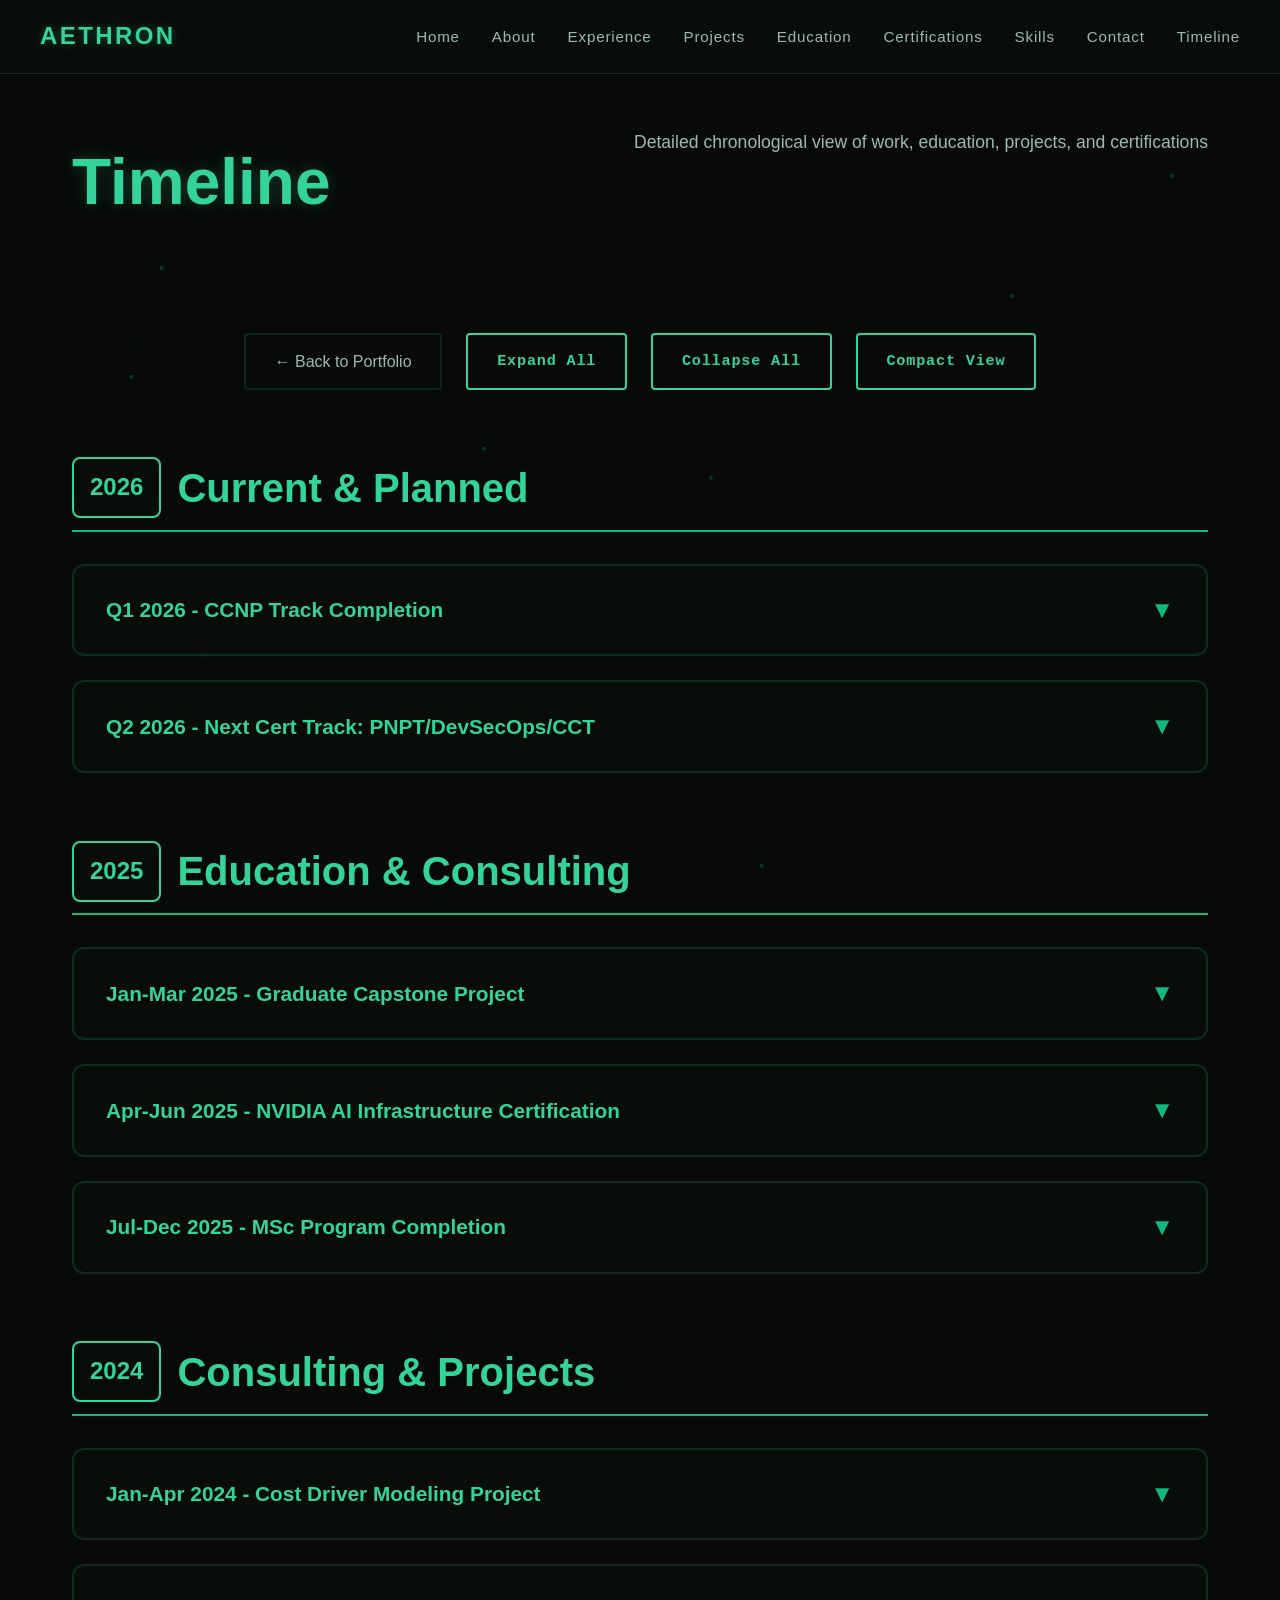
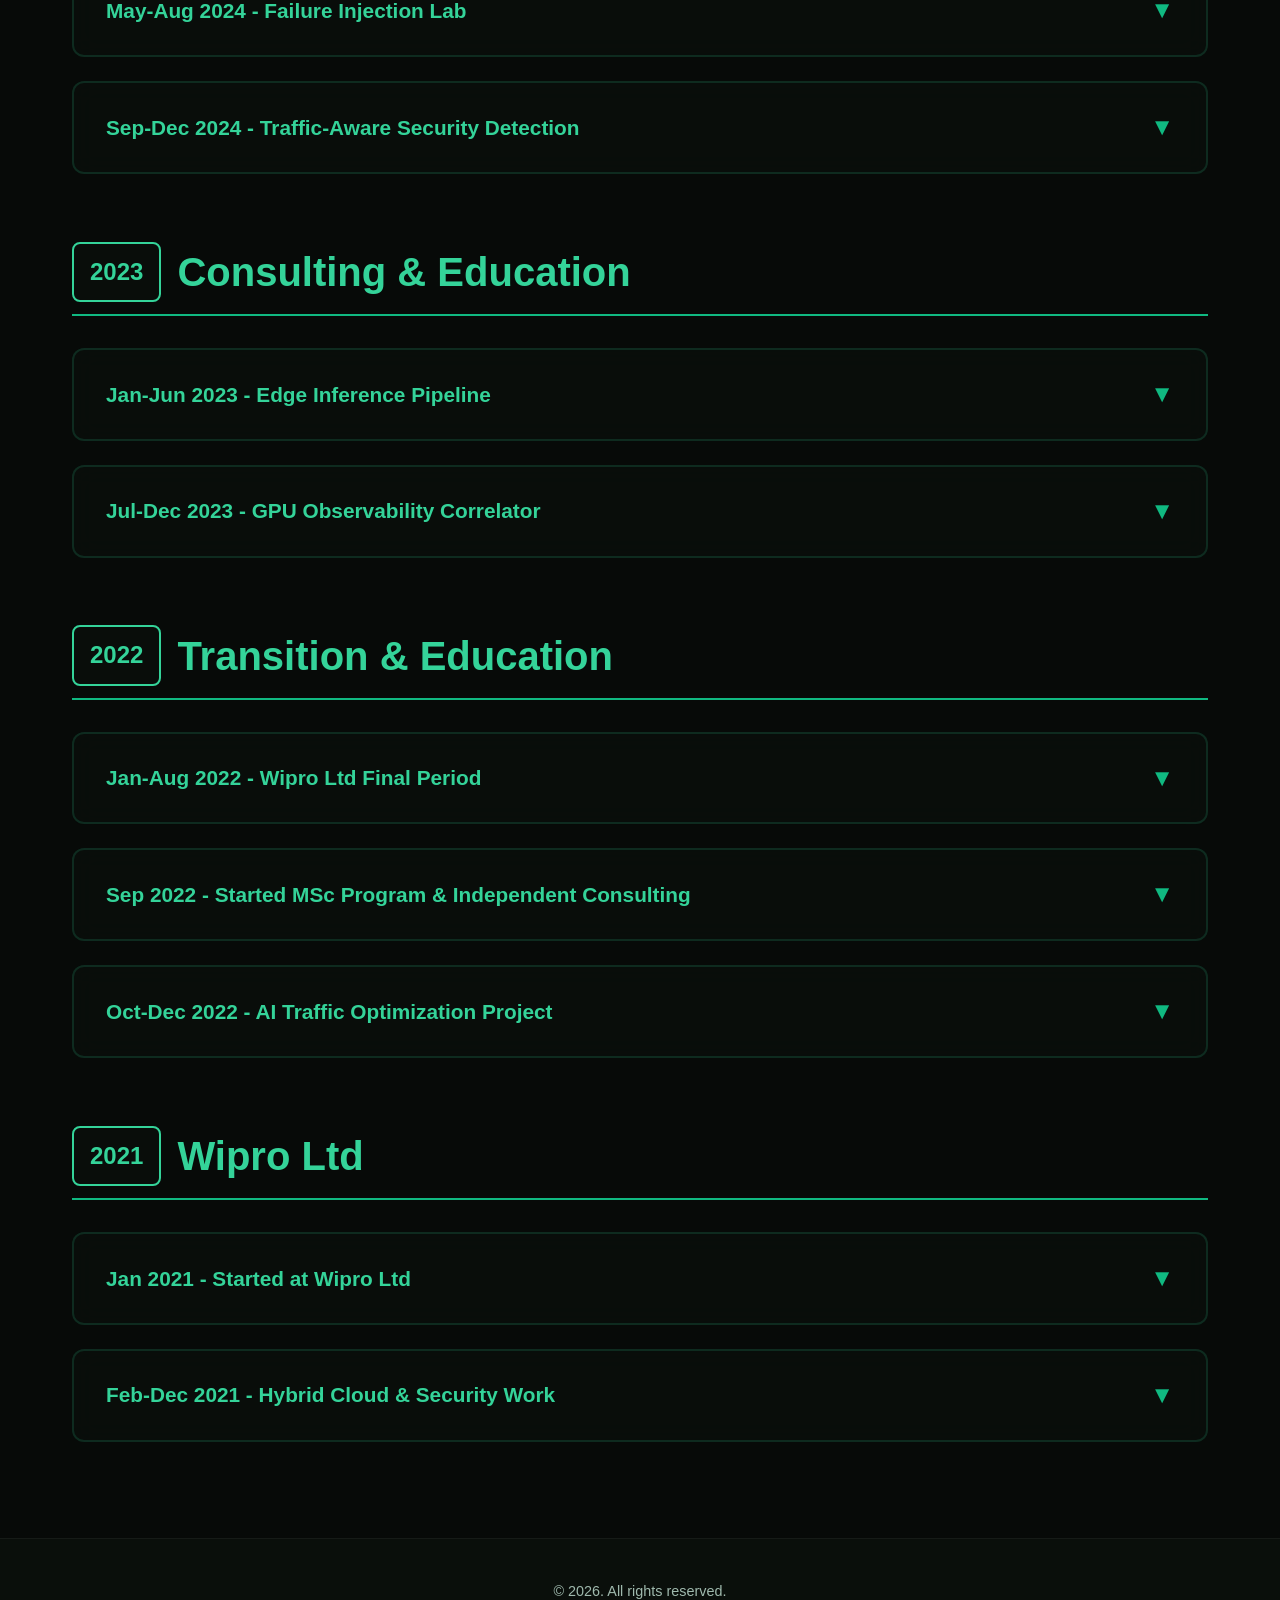
==== timeline.html @ 68140043 "Complete portfolio transformation with new color palette, site-wide canvas, timeline page Co-authore" ====
<!DOCTYPE html>
<html lang="en">
<head>
    <meta charset="UTF-8">
    <meta name="viewport" content="width=device-width, initial-scale=1.0">
    <meta name="description" content="Detailed timeline of professional experience, education, and certifications">
    <title>Timeline - AETHRON</title>
    <link rel="stylesheet" href="styles.css">
    <style>
        /* Timeline-specific styles */
        .timeline-page {
            min-height: 100vh;
            padding-top: 80px;
            position: relative;
            z-index: 1;
        }

        .timeline-header {
            text-align: center;
            padding: 3rem 2rem;
            max-width: 1200px;
            margin: 0 auto;
        }

        .timeline-header h1 {
            font-size: clamp(2.5rem, 6vw, 4rem);
            color: var(--accent-primary);
            margin-bottom: 1rem;
            text-shadow: 0 0 15px rgba(52, 211, 153, 0.25);
        }

        .timeline-header p {
            color: var(--text-secondary);
            font-size: 1.1rem;
        }

        .timeline-controls {
            display: flex;
            justify-content: center;
            gap: 1.5rem;
            margin: 2rem auto;
            flex-wrap: wrap;
            max-width: 1200px;
            padding: 0 2rem;
        }

        .control-button {
            padding: 0.8rem 1.8rem;
            background: transparent;
            color: var(--accent-primary);
            border: 2px solid var(--accent-primary);
            border-radius: 4px;
            font-size: 0.95rem;
            font-weight: 600;
            cursor: pointer;
            transition: var(--transition-smooth);
            font-family: 'Courier New', Courier, monospace;
            letter-spacing: 0.05rem;
        }

        .control-button:hover,
        .control-button.active {
            background: rgba(52, 211, 153, 0.1);
            border-color: var(--accent-highlight);
            color: var(--accent-highlight);
            box-shadow: 0 0 12px rgba(0, 255, 122, 0.3);
        }

        .back-link {
            display: inline-flex;
            align-items: center;
            gap: 0.5rem;
            padding: 0.8rem 1.8rem;
            color: var(--text-secondary);
            text-decoration: none;
            border: 2px solid var(--glass-border);
            border-radius: 4px;
            transition: var(--transition-smooth);
        }

        .back-link:hover {
            color: var(--accent-primary);
            border-color: var(--accent-primary);
        }

        .timeline-container {
            max-width: 1200px;
            margin: 0 auto;
            padding: 2rem;
        }

        .year-section {
            margin-bottom: 4rem;
        }

        .year-header {
            font-size: 2.5rem;
            color: var(--accent-primary);
            margin-bottom: 2rem;
            padding-bottom: 0.5rem;
            border-bottom: 2px solid var(--accent-secondary);
            display: flex;
            align-items: center;
            gap: 1rem;
        }

        .year-badge {
            display: inline-block;
            padding: 0.5rem 1rem;
            background: var(--glass-bg);
            border: 2px solid var(--accent-primary);
            border-radius: 8px;
            font-size: 1.5rem;
            font-weight: 700;
        }

        .month-item {
            background: var(--glass-bg);
            backdrop-filter: blur(12px);
            border: 2px solid var(--glass-border);
            border-radius: 12px;
            margin-bottom: 1.5rem;
            overflow: hidden;
            transition: var(--transition-smooth);
        }

        .month-item:hover {
            border-color: rgba(52, 211, 153, 0.3);
        }

        .month-header {
            padding: 1.5rem 2rem;
            cursor: pointer;
            display: flex;
            justify-content: space-between;
            align-items: center;
            user-select: none;
            transition: var(--transition-smooth);
        }

        .month-header:hover {
            background: rgba(52, 211, 153, 0.05);
        }

        .month-title {
            font-size: 1.3rem;
            color: var(--accent-primary);
            font-weight: 600;
        }

        .month-toggle {
            font-size: 1.5rem;
            color: var(--accent-secondary);
            transition: transform 0.3s ease;
        }

        .month-item.open .month-toggle {
            transform: rotate(180deg);
        }

        .month-content {
            max-height: 0;
            overflow: hidden;
            transition: max-height 0.4s ease;
        }

        .month-item.open .month-content {
            max-height: 2000px;
        }

        .month-details {
            padding: 0 2rem 2rem 2rem;
            color: var(--text-secondary);
        }

        .detail-section {
            margin-bottom: 1.5rem;
        }

        .detail-section h4 {
            color: var(--accent-secondary);
            font-size: 1.1rem;
            margin-bottom: 0.8rem;
        }

        .detail-section ul {
            list-style: none;
            padding: 0;
        }

        .detail-section li {
            padding-left: 1.5rem;
            position: relative;
            margin-bottom: 0.6rem;
            line-height: 1.6;
        }

        .detail-section li::before {
            content: '▸';
            position: absolute;
            left: 0;
            color: var(--accent-primary);
        }

        .detail-section.compact-hidden {
            display: none;
        }

        .evidence-links {
            display: flex;
            gap: 1rem;
            flex-wrap: wrap;
            margin-top: 0.8rem;
        }

        .evidence-link {
            display: inline-block;
            padding: 0.4rem 1rem;
            background: rgba(52, 211, 153, 0.1);
            color: var(--accent-primary);
            text-decoration: none;
            border: 1px solid var(--accent-primary);
            border-radius: 4px;
            font-size: 0.9rem;
            transition: var(--transition-smooth);
        }

        .evidence-link:hover {
            background: rgba(52, 211, 153, 0.2);
            color: var(--accent-highlight);
        }

        @media (max-width: 768px) {
            .year-header {
                font-size: 2rem;
                flex-direction: column;
                align-items: flex-start;
            }

            .year-badge {
                font-size: 1.2rem;
            }

            .month-header {
                padding: 1.2rem 1.5rem;
            }

            .month-title {
                font-size: 1.1rem;
            }

            .month-details {
                padding: 0 1.5rem 1.5rem 1.5rem;
            }
        }
    </style>
</head>
<body>
    <!-- Glass Navigation Bar -->
    <nav class="navbar">
        <div class="nav-content">
            <a href="index.html#hero" class="nav-logo">AETHRON</a>
            <ul class="nav-links">
                <li><a href="index.html#hero">Home</a></li>
                <li><a href="index.html#about">About</a></li>
                <li><a href="index.html#experience">Experience</a></li>
                <li><a href="index.html#projects">Projects</a></li>
                <li><a href="index.html#education">Education</a></li>
                <li><a href="index.html#certifications">Certifications</a></li>
                <li><a href="index.html#skills">Skills</a></li>
                <li><a href="index.html#contact">Contact</a></li>
                <li><a href="timeline.html" class="active">Timeline</a></li>
            </ul>
        </div>
    </nav>

    <div class="timeline-page">
        <div class="timeline-header">
            <h1>Timeline</h1>
            <p>Detailed chronological view of work, education, projects, and certifications</p>
        </div>

        <div class="timeline-controls">
            <a href="index.html" class="back-link">← Back to Portfolio</a>
            <button class="control-button" id="expand-all">Expand All</button>
            <button class="control-button" id="collapse-all">Collapse All</button>
            <button class="control-button" id="toggle-view">Compact View</button>
        </div>

        <div class="timeline-container" id="timeline">
            <!-- 2026 -->
            <div class="year-section">
                <h2 class="year-header"><span class="year-badge">2026</span> Current & Planned</h2>
                
                <div class="month-item">
                    <div class="month-header">
                        <span class="month-title">Q1 2026 - CCNP Track Completion</span>
                        <span class="month-toggle">▼</span>
                    </div>
                    <div class="month-content">
                        <div class="month-details">
                            <div class="detail-section">
                                <h4>Context</h4>
                                <p>Completing CCNP Enterprise and ENAUTO certifications with practical lab work</p>
                            </div>
                            <div class="detail-section">
                                <h4>Deliverables</h4>
                                <ul>
                                    <li>CCNP Enterprise certification</li>
                                    <li>CCNP ENAUTO (automation track)</li>
                                    <li>Lab environment documentation</li>
                                    <li>Proof-of-work write-up</li>
                                </ul>
                            </div>
                            <div class="detail-section">
                                <h4>Evidence</h4>
                                <div class="evidence-links">
                                    <a href="#" class="evidence-link">Lab Repository (Placeholder)</a>
                                    <a href="#" class="evidence-link">Write-up (Placeholder)</a>
                                </div>
                            </div>
                        </div>
                    </div>
                </div>

                <div class="month-item">
                    <div class="month-header">
                        <span class="month-title">Q2 2026 - Next Cert Track: PNPT/DevSecOps/CCT</span>
                        <span class="month-toggle">▼</span>
                    </div>
                    <div class="month-content">
                        <div class="month-details">
                            <div class="detail-section">
                                <h4>Context</h4>
                                <p>Expanding into security-focused certifications with hands-on penetration testing and DevSecOps practices</p>
                            </div>
                            <div class="detail-section">
                                <h4>Planned Work</h4>
                                <ul>
                                    <li>PNPT (Practical Network Penetration Tester) preparation</li>
                                    <li>DevSecOps fundamentals and tooling</li>
                                    <li>CCT (Certified CyberDefender Technician) track</li>
                                    <li>Build security-focused lab infrastructure</li>
                                </ul>
                            </div>
                        </div>
                    </div>
                </div>
            </div>

            <!-- 2025 -->
            <div class="year-section">
                <h2 class="year-header"><span class="year-badge">2025</span> Education & Consulting</h2>
                
                <div class="month-item">
                    <div class="month-header">
                        <span class="month-title">Jan-Mar 2025 - Graduate Capstone Project</span>
                        <span class="month-toggle">▼</span>
                    </div>
                    <div class="month-content">
                        <div class="month-details">
                            <div class="detail-section">
                                <h4>Context</h4>
                                <p>Completed Arcane Guard capstone project for MSc Electronic & Computer Technology (IoT)</p>
                            </div>
                            <div class="detail-section">
                                <h4>Deliverables</h4>
                                <ul>
                                    <li>ML/DL-based threat detection system for IoT networks</li>
                                    <li>Real-time processing pipeline (Kafka/Spark)</li>
                                    <li>94% accuracy on unseen attacks</li>
                                    <li>60% reduction in false positives vs rule-based systems</li>
                                    <li>Complete documentation and presentation</li>
                                </ul>
                            </div>
                            <div class="detail-section">
                                <h4>Evidence</h4>
                                <div class="evidence-links">
                                    <a href="https://github.com/rootuser39" class="evidence-link">GitHub Repository</a>
                                </div>
                            </div>
                        </div>
                    </div>
                </div>

                <div class="month-item">
                    <div class="month-header">
                        <span class="month-title">Apr-Jun 2025 - NVIDIA AI Infrastructure Certification</span>
                        <span class="month-toggle">▼</span>
                    </div>
                    <div class="month-content">
                        <div class="month-details">
                            <div class="detail-section">
                                <h4>Context</h4>
                                <p>Earned NVIDIA-Certified Professional: AI Infrastructure certification</p>
                            </div>
                            <div class="detail-section">
                                <h4>Focus Areas</h4>
                                <ul>
                                    <li>GPU cluster architecture and networking</li>
                                    <li>AI workload optimization</li>
                                    <li>Infrastructure design for AI/ML at scale</li>
                                    <li>Observability and troubleshooting</li>
                                </ul>
                            </div>
                        </div>
                    </div>
                </div>

                <div class="month-item">
                    <div class="month-header">
                        <span class="month-title">Jul-Dec 2025 - MSc Program Completion</span>
                        <span class="month-toggle">▼</span>
                    </div>
                    <div class="month-content">
                        <div class="month-details">
                            <div class="detail-section">
                                <h4>Context</h4>
                                <p>Completed MSc/Graduate Diploma in Electronic & Computer Technology (IoT) from Dublin</p>
                            </div>
                            <div class="detail-section">
                                <h4>Key Modules</h4>
                                <ul>
                                    <li>Advanced IoT architectures</li>
                                    <li>Machine learning for embedded systems</li>
                                    <li>Network security and cryptography</li>
                                    <li>Real-time data processing</li>
                                </ul>
                            </div>
                        </div>
                    </div>
                </div>
            </div>

            <!-- 2024 -->
            <div class="year-section">
                <h2 class="year-header"><span class="year-badge">2024</span> Consulting & Projects</h2>
                
                <div class="month-item">
                    <div class="month-header">
                        <span class="month-title">Jan-Apr 2024 - Cost Driver Modeling Project</span>
                        <span class="month-toggle">▼</span>
                    </div>
                    <div class="month-content">
                        <div class="month-details">
                            <div class="detail-section">
                                <h4>Context</h4>
                                <p>Client needed transparency into AI infrastructure cost drivers for data-driven optimization</p>
                            </div>
                            <div class="detail-section">
                                <h4>Deliverables</h4>
                                <ul>
                                    <li>Data aggregator pulling cloud billing APIs</li>
                                    <li>Cost tagging by workload (compute/network/storage)</li>
                                    <li>Interactive dashboard with trend analysis</li>
                                    <li>Optimization recommendations</li>
                                </ul>
                            </div>
                            <div class="detail-section">
                                <h4>Tech Stack</h4>
                                <p>Python, AWS Cost Explorer API, Plotly Dash, PostgreSQL</p>
                            </div>
                        </div>
                    </div>
                </div>

                <div class="month-item">
                    <div class="month-header">
                        <span class="month-title">May-Aug 2024 - Failure Injection Lab</span>
                        <span class="month-toggle">▼</span>
                    </div>
                    <div class="month-content">
                        <div class="month-details">
                            <div class="detail-section">
                                <h4>Context</h4>
                                <p>Production incidents were taking hours to diagnose; needed pre-prod chaos engineering</p>
                            </div>
                            <div class="detail-section">
                                <h4>Deliverables</h4>
                                <ul>
                                    <li>Fault injection framework (network, compute, storage)</li>
                                    <li>Automated test scenarios with result capture</li>
                                    <li>Found critical failure modes before production</li>
                                    <li>Documentation and runbooks</li>
                                </ul>
                            </div>
                            <div class="detail-section">
                                <h4>Tech Stack</h4>
                                <p>Python, Linux tc/iptables, stress-ng, Ansible</p>
                            </div>
                        </div>
                    </div>
                </div>

                <div class="month-item">
                    <div class="month-header">
                        <span class="month-title">Sep-Dec 2024 - Traffic-Aware Security Detection</span>
                        <span class="month-toggle">▼</span>
                    </div>
                    <div class="month-content">
                        <div class="month-details">
                            <div class="detail-section">
                                <h4>Context</h4>
                                <p>AI workloads generated unique traffic patterns causing false positives in traditional security tools</p>
                            </div>
                            <div class="detail-section">
                                <h4>Deliverables</h4>
                                <ul>
                                    <li>ML-based threat detection trained on AI workload traffic</li>
                                    <li>Pattern classifier distinguishing legitimate GPU communication from anomalies</li>
                                    <li>Reduced false positives while maintaining detection accuracy</li>
                                </ul>
                            </div>
                            <div class="detail-section">
                                <h4>Tech Stack</h4>
                                <p>Python, TensorFlow, Scikit-learn, Wireshark, Kafka</p>
                            </div>
                        </div>
                    </div>
                </div>
            </div>

            <!-- 2023 -->
            <div class="year-section">
                <h2 class="year-header"><span class="year-badge">2023</span> Consulting & Education</h2>
                
                <div class="month-item">
                    <div class="month-header">
                        <span class="month-title">Jan-Jun 2023 - Edge Inference Pipeline</span>
                        <span class="month-toggle">▼</span>
                    </div>
                    <div class="month-content">
                        <div class="month-details">
                            <div class="detail-section">
                                <h4>Context</h4>
                                <p>Edge devices running inference under unstable connectivity with undetected failures</p>
                            </div>
                            <div class="detail-section">
                                <h4>Deliverables</h4>
                                <ul>
                                    <li>Inference wrapper with request queue and exponential backoff</li>
                                    <li>Local caching for offline operation</li>
                                    <li>Health monitor tracking latency/error rate</li>
                                    <li>Automatic fallback to lighter models</li>
                                    <li>Graceful degradation instead of hard failures</li>
                                </ul>
                            </div>
                            <div class="detail-section">
                                <h4>Tech Stack</h4>
                                <p>Python, Redis, ONNX Runtime, FastAPI, Docker</p>
                            </div>
                        </div>
                    </div>
                </div>

                <div class="month-item">
                    <div class="month-header">
                        <span class="month-title">Jul-Dec 2023 - GPU Observability Correlator</span>
                        <span class="month-toggle">▼</span>
                    </div>
                    <div class="month-content">
                        <div class="month-details">
                            <div class="detail-section">
                                <h4>Context</h4>
                                <p>GPU throttling traced to network congestion, not hardware; no unified observability view</p>
                            </div>
                            <div class="detail-section">
                                <h4>Deliverables</h4>
                                <ul>
                                    <li>Metrics collector for GPU utilization (nvidia-smi)</li>
                                    <li>Network stats collection (tc, ethtool)</li>
                                    <li>Workload log aggregation</li>
                                    <li>Correlation engine detecting causal patterns</li>
                                    <li>Dashboards showing relationships across layers</li>
                                </ul>
                            </div>
                            <div class="detail-section">
                                <h4>Tech Stack</h4>
                                <p>Python, DCGM, Grafana, InfluxDB, Telegraf</p>
                            </div>
                        </div>
                    </div>
                </div>
            </div>

            <!-- 2022 -->
            <div class="year-section">
                <h2 class="year-header"><span class="year-badge">2022</span> Transition & Education</h2>
                
                <div class="month-item">
                    <div class="month-header">
                        <span class="month-title">Jan-Aug 2022 - Wipro Ltd Final Period</span>
                        <span class="month-toggle">▼</span>
                    </div>
                    <div class="month-content">
                        <div class="month-details">
                            <div class="detail-section">
                                <h4>Context</h4>
                                <p>Final months at Wipro focusing on automation and knowledge transfer</p>
                            </div>
                            <div class="detail-section">
                                <h4>Key Activities</h4>
                                <ul>
                                    <li>Automated configuration validation workflows</li>
                                    <li>Python/Terraform-based infrastructure automation</li>
                                    <li>Incident response and RCA documentation</li>
                                    <li>Knowledge transfer to team</li>
                                </ul>
                            </div>
                        </div>
                    </div>
                </div>

                <div class="month-item">
                    <div class="month-header">
                        <span class="month-title">Sep 2022 - Started MSc Program & Independent Consulting</span>
                        <span class="month-toggle">▼</span>
                    </div>
                    <div class="month-content">
                        <div class="month-details">
                            <div class="detail-section">
                                <h4>Context</h4>
                                <p>Began MSc in Electronic & Computer Technology (IoT) in Dublin while starting independent consulting work</p>
                            </div>
                            <div class="detail-section">
                                <h4>Focus Areas</h4>
                                <ul>
                                    <li>Enrolled in MSc IoT program</li>
                                    <li>Began NDA consulting engagements</li>
                                    <li>Focus on AI-ready networking and observability</li>
                                </ul>
                            </div>
                        </div>
                    </div>
                </div>

                <div class="month-item">
                    <div class="month-header">
                        <span class="month-title">Oct-Dec 2022 - AI Traffic Optimization Project</span>
                        <span class="month-toggle">▼</span>
                    </div>
                    <div class="month-content">
                        <div class="month-details">
                            <div class="detail-section">
                                <h4>Context</h4>
                                <p>First consulting project focused on AI training cluster network predictability</p>
                            </div>
                            <div class="detail-section">
                                <h4>Deliverables</h4>
                                <ul>
                                    <li>Traffic generator simulating GPU-to-GPU patterns</li>
                                    <li>Support for all-reduce, ring, and tree topologies</li>
                                    <li>Synthetic workload profiler for switch stress testing</li>
                                    <li>Pre-deployment bottleneck identification</li>
                                </ul>
                            </div>
                            <div class="detail-section">
                                <h4>Tech Stack</h4>
                                <p>Python, Scapy, Pandas, Linux tc/netem, Prometheus</p>
                            </div>
                        </div>
                    </div>
                </div>
            </div>

            <!-- 2021 -->
            <div class="year-section">
                <h2 class="year-header"><span class="year-badge">2021</span> Wipro Ltd</h2>
                
                <div class="month-item">
                    <div class="month-header">
                        <span class="month-title">Jan 2021 - Started at Wipro Ltd</span>
                        <span class="month-toggle">▼</span>
                    </div>
                    <div class="month-content">
                        <div class="month-details">
                            <div class="detail-section">
                                <h4>Context</h4>
                                <p>Joined Wipro Ltd as Security Network Engineer</p>
                            </div>
                            <div class="detail-section">
                                <h4>Initial Responsibilities</h4>
                                <ul>
                                    <li>Enterprise L2/L3 network operations (BGP, OSPF)</li>
                                    <li>SD-WAN and VPN management</li>
                                    <li>Onboarding and training on client infrastructure</li>
                                </ul>
                            </div>
                        </div>
                    </div>
                </div>

                <div class="month-item">
                    <div class="month-header">
                        <span class="month-title">Feb-Dec 2021 - Hybrid Cloud & Security Work</span>
                        <span class="month-toggle">▼</span>
                    </div>
                    <div class="month-content">
                        <div class="month-details">
                            <div class="detail-section">
                                <h4>Context</h4>
                                <p>Expanded role into hybrid cloud networking and security operations</p>
                            </div>
                            <div class="detail-section">
                                <h4>Key Activities</h4>
                                <ul>
                                    <li>AWS VPC and hybrid connectivity support</li>
                                    <li>IPSec tunnel configuration and troubleshooting</li>
                                    <li>Firewall policy enforcement and review</li>
                                    <li>On-call escalation and incident response</li>
                                    <li>RCA documentation and permanent fixes</li>
                                    <li>Change management under strict compliance</li>
                                </ul>
                            </div>
                        </div>
                    </div>
                </div>
            </div>
        </div>
    </div>

    <!-- Canvas for site-wide background -->
    <canvas id="particle-canvas"></canvas>

    <!-- Footer -->
    <footer>
        <p>&copy; 2026. All rights reserved.</p>
    </footer>

    <!-- JavaScript -->
    <script src="script.js"></script>
    <script>
        // Timeline-specific JavaScript
        const timeline = document.getElementById('timeline');
        const expandAllBtn = document.getElementById('expand-all');
        const collapseAllBtn = document.getElementById('collapse-all');
        const toggleViewBtn = document.getElementById('toggle-view');
        let isCompactView = false;

        // Toggle individual month items
        const monthHeaders = document.querySelectorAll('.month-header');
        monthHeaders.forEach(header => {
            header.addEventListener('click', () => {
                const monthItem = header.parentElement;
                monthItem.classList.toggle('open');
            });
        });

        // Expand all sections
        expandAllBtn.addEventListener('click', () => {
            const allItems = document.querySelectorAll('.month-item');
            allItems.forEach(item => item.classList.add('open'));
        });

        // Collapse all sections
        collapseAllBtn.addEventListener('click', () => {
            const allItems = document.querySelectorAll('.month-item');
            allItems.forEach(item => item.classList.remove('open'));
        });

        // Toggle compact/detailed view
        toggleViewBtn.addEventListener('click', () => {
            isCompactView = !isCompactView;
            const detailSections = document.querySelectorAll('.detail-section:not(:first-child)');
            
            if (isCompactView) {
                detailSections.forEach(section => section.classList.add('compact-hidden'));
                toggleViewBtn.textContent = 'Detailed View';
                toggleViewBtn.classList.add('active');
            } else {
                detailSections.forEach(section => section.classList.remove('compact-hidden'));
                toggleViewBtn.textContent = 'Compact View';
                toggleViewBtn.classList.remove('active');
            }
        });

        // Make timeline sections visible immediately (they're on a separate page)
        document.querySelectorAll('.year-section').forEach(section => {
            section.style.opacity = '1';
            section.style.transform = 'translateY(0)';
        });
    </script>
</body>
</html>
---- styles.css ----
/* ============================================
   AETHRON - Premium Stealth Sci-Fi Portfolio
   Toned-down green/black, elegant, high performance
   ============================================ */

/* === CSS VARIABLES === */
:root {
  /* Colors - Toned Down Green/Black "Stealth Sci-Fi" Palette */
  --bg-primary: #070A08;
  --bg-secondary: #0a0f0b;
  --text-primary: #E6FFF3;
  --text-secondary: #9FB9AD;
  --accent-primary: #34D399;
  --accent-secondary: #10B981;
  --accent-highlight: #00FF7A;
  --accent-dark: #064E3B;
  
  /* Glassmorphism */
  --glass-bg: rgba(12, 18, 14, 0.55);
  --glass-border: rgba(52, 211, 153, 0.15);
  
  /* Spacing */
  --section-padding: 6rem;
  --container-max-width: 1200px;
  
  /* Transitions */
  --transition-smooth: all 0.3s cubic-bezier(0.4, 0, 0.2, 1);
}

/* === GLOBAL RESET === */
* {
  margin: 0;
  padding: 0;
  box-sizing: border-box;
}

/* === BODY & BASE STYLES === */
body {
  /* Modern system font stack - clean and professional */
  font-family: -apple-system, BlinkMacSystemFont, 'Segoe UI', 'Roboto', 'Oxygen',
    'Ubuntu', 'Cantarell', 'Fira Sans', 'Droid Sans', 'Helvetica Neue', sans-serif;
  background-color: var(--bg-primary);
  color: var(--text-primary);
  line-height: 1.7;
  scroll-behavior: smooth;
  overflow-x: hidden;
  position: relative;
}

/* === SITE-WIDE CANVAS BACKGROUND === */
#particle-canvas {
  position: fixed;
  top: 0;
  left: 0;
  width: 100%;
  height: 100%;
  z-index: 0;
  pointer-events: none;
}

/* === GLASS NAVBAR === */
.navbar {
  position: fixed;
  top: 0;
  left: 0;
  right: 0;
  z-index: 1000;
  background: var(--glass-bg);
  backdrop-filter: blur(12px);
  -webkit-backdrop-filter: blur(12px);
  border-bottom: 1px solid var(--glass-border);
  padding: 1rem 2rem;
  transition: var(--transition-smooth);
}

/* Diagonal grid on navbar */
.navbar::before {
  content: '';
  position: absolute;
  top: 0;
  left: 0;
  right: 0;
  bottom: 0;
  background-image: 
    repeating-linear-gradient(
      45deg,
      transparent,
      transparent 40px,
      rgba(52, 211, 153, 0.015) 40px,
      rgba(52, 211, 153, 0.015) 41px
    ),
    repeating-linear-gradient(
      -45deg,
      transparent,
      transparent 40px,
      rgba(52, 211, 153, 0.015) 40px,
      rgba(52, 211, 153, 0.015) 41px
    );
  pointer-events: none;
  z-index: -1;
}

.navbar.scrolled {
  background: rgba(12, 18, 14, 0.75);
  box-shadow: 0 4px 20px rgba(52, 211, 153, 0.08);
}

.nav-content {
  max-width: var(--container-max-width);
  margin: 0 auto;
  display: flex;
  justify-content: space-between;
  align-items: center;
}

.nav-logo {
  font-size: 1.5rem;
  font-weight: 700;
  color: var(--accent-primary);
  text-decoration: none;
  letter-spacing: 0.15rem;
  text-shadow: 0 0 8px rgba(52, 211, 153, 0.3);
}

.nav-links {
  display: flex;
  gap: 2rem;
  list-style: none;
}

.nav-links a {
  color: var(--text-secondary);
  text-decoration: none;
  font-size: 0.95rem;
  font-weight: 500;
  letter-spacing: 0.05rem;
  transition: var(--transition-smooth);
  position: relative;
  padding: 0.5rem 0;
}

.nav-links a::after {
  content: '';
  position: absolute;
  bottom: 0;
  left: 0;
  width: 0;
  height: 2px;
  background: linear-gradient(90deg, var(--accent-primary), var(--accent-secondary));
  transition: width 0.3s ease;
}

.nav-links a:hover,
.nav-links a.active {
  color: var(--accent-highlight);
}

.nav-links a:hover::after,
.nav-links a.active::after {
  width: 100%;
}

/* === HERO SECTION === */
.hero {
  position: relative;
  min-height: 100vh;
  display: flex;
  align-items: center;
  justify-content: center;
  text-align: center;
  overflow: hidden;
  padding-top: 60px; /* Account for fixed navbar */
  z-index: 1;
}

/* Canvas for particle field - moved to body level */

/* Animated gradient background */
.hero::before {
  content: '';
  position: absolute;
  top: 0;
  left: 0;
  right: 0;
  bottom: 0;
  background: linear-gradient(
    135deg,
    #070A08 0%,
    #0a1510 25%,
    #0d1812 50%,
    #081009 75%,
    #070A08 100%
  );
  background-size: 400% 400%;
  animation: gradientShift 20s ease infinite;
  z-index: 0;
}

/* Subtle vignette overlay */
.hero::after {
  content: '';
  position: absolute;
  top: 0;
  left: 0;
  right: 0;
  bottom: 0;
  background: radial-gradient(
    ellipse at center,
    transparent 0%,
    rgba(0, 0, 0, 0.4) 100%
  );
  z-index: 1;
}

/* Grid overlay */
.grid-overlay {
  position: absolute;
  top: 0;
  left: 0;
  right: 0;
  bottom: 0;
  background-image: 
    linear-gradient(rgba(52, 211, 153, 0.025) 1px, transparent 1px),
    linear-gradient(90deg, rgba(52, 211, 153, 0.025) 1px, transparent 1px);
  background-size: 50px 50px;
  z-index: 2;
}

/* Diagonal grid overlay on hero */
.grid-overlay::before {
  content: '';
  position: absolute;
  top: 0;
  left: 0;
  right: 0;
  bottom: 0;
  background-image: 
    repeating-linear-gradient(
      45deg,
      transparent,
      transparent 60px,
      rgba(52, 211, 153, 0.02) 60px,
      rgba(52, 211, 153, 0.02) 61px
    ),
    repeating-linear-gradient(
      -45deg,
      transparent,
      transparent 60px,
      rgba(52, 211, 153, 0.02) 60px,
      rgba(52, 211, 153, 0.02) 61px
    );
  z-index: 1;
}

/* Scanline overlay effect */
.grid-overlay::after {
  content: '';
  position: absolute;
  top: 0;
  left: 0;
  right: 0;
  bottom: 0;
  background: repeating-linear-gradient(
    0deg,
    rgba(52, 211, 153, 0.015),
    rgba(52, 211, 153, 0.015) 1px,
    transparent 1px,
    transparent 3px
  );
  animation: scanline 8s linear infinite;
  z-index: 3;
  pointer-events: none;
}

.hero-content {
  position: relative;
  z-index: 10;
  padding: 2rem;
}

/* Noise texture overlay */
.hero-content::before {
  content: '';
  position: absolute;
  top: -100vh;
  left: 0;
  right: 0;
  bottom: -100vh;
  background-image: url("data:image/svg+xml,%3Csvg viewBox='0 0 400 400' xmlns='http://www.w3.org/2000/svg'%3E%3Cfilter id='noise'%3E%3CfeTurbulence type='fractalNoise' baseFrequency='0.9' numOctaves='4' stitchTiles='stitch'/%3E%3C/filter%3E%3Crect width='100%25' height='100%25' filter='url(%23noise)' opacity='0.03'/%3E%3C/svg%3E");
  opacity: 0.3;
  z-index: -1;
  pointer-events: none;
  animation: noiseFlicker 0.3s infinite;
}

.hero-label {
  font-size: 0.85rem;
  color: var(--accent-secondary);
  letter-spacing: 0.3rem;
  text-transform: uppercase;
  margin-bottom: 0.5rem;
  font-weight: 600;
  opacity: 0.9;
}

.hero h1 {
  font-size: clamp(2.5rem, 6vw, 4rem);
  font-weight: 700;
  color: var(--text-primary);
  margin-bottom: 0.5rem;
  letter-spacing: 0.1rem;
  text-shadow: 
    0 0 15px rgba(52, 211, 153, 0.25),
    0 0 30px rgba(52, 211, 153, 0.15);
  animation: fadeInUp 1s ease-out;
}

.hero-title {
  font-size: clamp(1.3rem, 3.5vw, 2rem);
  color: var(--accent-primary);
  font-weight: 600;
  letter-spacing: 0.08rem;
  margin-bottom: 0.5rem;
  text-shadow: 0 0 10px rgba(52, 211, 153, 0.2);
  animation: fadeInUp 1s ease-out 0.1s backwards;
}

.hero .tagline {
  font-size: clamp(1rem, 2.5vw, 1.2rem);
  color: var(--text-secondary);
  font-weight: 300;
  letter-spacing: 0.05rem;
  animation: fadeInUp 1s ease-out 0.2s backwards;
}

/* === SECTIONS === */
section {
  max-width: var(--container-max-width);
  margin: 0 auto;
  padding: var(--section-padding) 2rem;
  opacity: 0;
  transform: translateY(30px);
  transition: opacity 0.8s ease, transform 0.8s ease;
  position: relative;
  z-index: 1;
  scroll-margin-top: 80px;
}

section.visible {
  opacity: 1;
  transform: translateY(0);
}

section h2 {
  font-size: clamp(2rem, 5vw, 2.8rem);
  font-weight: 700;
  color: var(--accent-primary);
  margin-bottom: 3rem;
  position: relative;
  padding-bottom: 1rem;
}

section h2::after {
  content: '';
  position: absolute;
  bottom: 0;
  left: 0;
  width: 80px;
  height: 3px;
  background: linear-gradient(90deg, var(--accent-primary), var(--accent-secondary));
  border-radius: 2px;
}

/* === ABOUT SECTION === */
.about-content {
  font-size: 1.15rem;
  color: var(--text-secondary);
  line-height: 1.9;
  max-width: 800px;
}

/* === HERO CTAs === */
.hero-cta {
  display: flex;
  gap: 1.5rem;
  justify-content: center;
  flex-wrap: wrap;
  margin-top: 2.5rem;
  animation: fadeInUp 1s ease-out 0.4s backwards;
}

.cta-button {
  display: inline-flex;
  align-items: center;
  padding: 1rem 2.5rem;
  text-decoration: none;
  border-radius: 2px;
  font-size: 1.05rem;
  font-weight: 600;
  font-family: 'Courier New', Courier, 'Lucida Console', Monaco, monospace;
  letter-spacing: 0.1rem;
  text-transform: uppercase;
  transition: var(--transition-smooth);
  position: relative;
  overflow: hidden;
}

.cta-primary {
  background: var(--accent-primary);
  color: var(--bg-primary);
  border: 2px solid var(--accent-primary);
  box-shadow: 
    0 0 8px rgba(52, 211, 153, 0.25),
    inset 0 0 6px rgba(52, 211, 153, 0.15);
}

.cta-primary:hover {
  background: var(--accent-secondary);
  border-color: var(--accent-secondary);
  box-shadow: 
    0 0 12px rgba(52, 211, 153, 0.35),
    0 0 24px rgba(52, 211, 153, 0.2),
    inset 0 0 10px rgba(52, 211, 153, 0.2);
  transform: translateY(-2px);
}

.cta-secondary {
  background: transparent;
  color: var(--accent-primary);
  border: 2px solid var(--accent-primary);
  box-shadow: 
    0 0 6px rgba(52, 211, 153, 0.15),
    inset 0 0 6px rgba(52, 211, 153, 0.05);
}

.cta-secondary:hover {
  background: rgba(52, 211, 153, 0.05);
  border-color: var(--accent-highlight);
  color: var(--accent-highlight);
  box-shadow: 
    0 0 10px rgba(0, 255, 122, 0.3),
    0 0 20px rgba(0, 255, 122, 0.15),
    inset 0 0 10px rgba(52, 211, 153, 0.1);
  transform: translateY(-2px);
}

/* === TIMELINE / EXPERIENCE SECTION === */
.timeline {
  position: relative;
  max-width: 900px;
  margin: 2rem 0;
}

.timeline::before {
  content: '';
  position: absolute;
  left: 20px;
  top: 0;
  bottom: 0;
  width: 2px;
  background: linear-gradient(
    to bottom,
    var(--accent-primary),
    var(--accent-secondary),
    var(--accent-dark)
  );
}

.timeline-item {
  position: relative;
  padding-left: 60px;
  margin-bottom: 3rem;
}

.timeline-marker {
  position: absolute;
  left: 11px;
  top: 0;
  width: 20px;
  height: 20px;
  border-radius: 50%;
  background: var(--accent-primary);
  border: 3px solid var(--bg-primary);
  box-shadow: 0 0 10px rgba(52, 211, 153, 0.4);
  z-index: 1;
}

.timeline-content {
  background: var(--glass-bg);
  backdrop-filter: blur(12px);
  border: 2px solid var(--glass-border);
  border-radius: 12px;
  padding: 2rem;
  transition: var(--transition-smooth);
}

.timeline-content:hover {
  border-color: rgba(52, 211, 153, 0.25);
  box-shadow: 0 8px 24px rgba(52, 211, 153, 0.1);
  transform: translateY(-4px);
}

.timeline-header {
  display: flex;
  justify-content: space-between;
  align-items: flex-start;
  margin-bottom: 1rem;
  flex-wrap: wrap;
  gap: 1rem;
}

.timeline-header h3 {
  color: var(--accent-primary);
  font-size: 1.4rem;
  font-weight: 600;
  margin: 0;
}

.timeline-period {
  color: var(--text-secondary);
  font-size: 0.95rem;
  font-weight: 500;
  letter-spacing: 0.05rem;
  white-space: nowrap;
}

.timeline-description {
  color: var(--text-secondary);
  line-height: 1.7;
  margin-bottom: 1rem;
  font-size: 1.05rem;
}

.timeline-bullets {
  list-style: none;
  margin: 0;
  padding: 0;
}

.timeline-bullets li {
  color: var(--text-secondary);
  line-height: 1.7;
  margin-bottom: 0.6rem;
  padding-left: 1.5rem;
  position: relative;
  font-size: 1rem;
}

.timeline-bullets li::before {
  content: '▸';
  position: absolute;
  left: 0;
  color: var(--accent-primary);
  font-weight: bold;
}

/* === PROJECTS SECTION === */
.projects-grid {
  display: grid;
  grid-template-columns: repeat(auto-fit, minmax(320px, 1fr));
  gap: 2rem;
  margin-top: 2rem;
}

.project-card {
  /* Enhanced Glassmorphism effect */
  background: var(--glass-bg);
  backdrop-filter: blur(12px) saturate(150%);
  -webkit-backdrop-filter: blur(12px) saturate(150%);
  border: 2px solid var(--glass-border);
  border-radius: 16px;
  padding: 2.5rem;
  position: relative;
  transition: var(--transition-smooth);
  overflow: hidden;
  box-shadow: 
    0 8px 24px rgba(0, 0, 0, 0.3),
    inset 0 1px 0 rgba(52, 211, 153, 0.08);
}

/* Green edge glow on hover */
.project-card::before {
  content: '';
  position: absolute;
  top: -2px;
  left: -2px;
  right: -2px;
  bottom: -2px;
  background: linear-gradient(
    135deg,
    var(--accent-primary),
    var(--accent-secondary),
    var(--accent-dark)
  );
  border-radius: 16px;
  opacity: 0;
  z-index: -1;
  transition: opacity 0.4s ease;
  filter: blur(6px);
}

/* Animated shimmer effect */
.project-card::after {
  content: '';
  position: absolute;
  top: -50%;
  left: -50%;
  width: 200%;
  height: 200%;
  background: linear-gradient(
    115deg,
    transparent 40%,
    rgba(52, 211, 153, 0.08) 50%,
    transparent 60%
  );
  transform: translateX(-100%) translateY(-100%) rotate(45deg);
  transition: transform 0.8s ease;
  pointer-events: none;
}

.project-card:hover {
  transform: translateY(-8px);
  border-color: rgba(52, 211, 153, 0.3);
  box-shadow: 
    0 16px 32px rgba(52, 211, 153, 0.12),
    0 8px 16px rgba(0, 0, 0, 0.3),
    0 0 40px rgba(52, 211, 153, 0.1);
}

.project-card:hover::before {
  opacity: 0.6;
}

.project-card:hover::after {
  transform: translateX(100%) translateY(100%) rotate(45deg);
}

.project-card h3 {
  color: var(--accent-primary);
  font-size: 1.6rem;
  font-weight: 600;
  margin-bottom: 1rem;
  letter-spacing: 0.05rem;
}

.project-card p {
  color: var(--text-secondary);
  line-height: 1.7;
  font-size: 1.05rem;
}

.project-meta {
  margin-bottom: 1rem;
}

.project-problem {
  display: block;
  color: var(--text-secondary);
  line-height: 1.7;
  margin-bottom: 0.8rem;
  font-size: 1rem;
}

.project-solution,
.project-outcome,
.project-tech {
  display: block;
  margin-bottom: 0.8rem;
  line-height: 1.7;
  font-size: 1rem;
}

.project-link {
  display: inline-block;
  margin-top: 1rem;
  color: var(--accent-primary);
  text-decoration: none;
  font-weight: 600;
  font-size: 0.95rem;
  letter-spacing: 0.05rem;
  transition: var(--transition-smooth);
}

.project-link:hover {
  color: var(--accent-highlight);
  text-shadow: 0 0 6px rgba(0, 255, 122, 0.3);
}

/* === CONTACT SECTION === */
.contact-links {
  display: flex;
  gap: 2rem;
  justify-content: center;
  flex-wrap: wrap;
  margin-top: 2rem;
}

.contact-link {
  display: inline-flex;
  align-items: center;
  padding: 1rem 2.5rem;
  background: transparent;
  color: var(--accent-primary);
  text-decoration: none;
  border: 2px solid var(--accent-primary);
  border-radius: 2px;
  font-size: 1.05rem;
  font-weight: 600;
  font-family: 'Courier New', Courier, 'Lucida Console', Monaco, monospace;
  letter-spacing: 0.1rem;
  text-transform: uppercase;
  transition: var(--transition-smooth);
  position: relative;
  overflow: hidden;
  box-shadow: 
    0 0 6px rgba(52, 211, 153, 0.15),
    inset 0 0 6px rgba(52, 211, 153, 0.05);
}

.contact-link::before {
  content: '';
  position: absolute;
  top: 0;
  left: 0;
  width: 0;
  height: 100%;
  background: rgba(52, 211, 153, 0.1);
  transition: width 0.3s ease;
  z-index: -1;
}

.contact-link:hover {
  background: rgba(52, 211, 153, 0.05);
  border-color: var(--accent-highlight);
  color: var(--accent-highlight);
  box-shadow: 
    0 0 12px rgba(0, 255, 122, 0.3),
    0 0 24px rgba(0, 255, 122, 0.15),
    inset 0 0 10px rgba(52, 211, 153, 0.1);
  transform: translateY(-2px);
}

.contact-link:hover::before {
  width: 100%;
}

.contact-link:active {
  transform: translateY(0);
  box-shadow: 
    0 0 8px rgba(52, 211, 153, 0.25),
    inset 0 0 8px rgba(52, 211, 153, 0.15);
}

/* === EDUCATION SECTION === */
.education-grid {
  display: flex;
  flex-direction: column;
  gap: 2.5rem;
  max-width: 900px;
}

.education-item {
  background: var(--glass-bg);
  backdrop-filter: blur(12px);
  border: 2px solid var(--glass-border);
  border-radius: 12px;
  padding: 2rem;
  transition: var(--transition-smooth);
}

.education-item:hover {
  border-color: rgba(52, 211, 153, 0.25);
  box-shadow: 0 8px 24px rgba(52, 211, 153, 0.1);
  transform: translateY(-4px);
}

.education-item h3 {
  color: var(--accent-primary);
  font-size: 1.4rem;
  font-weight: 600;
  margin-bottom: 0.5rem;
}

.education-period {
  display: block;
  color: var(--text-secondary);
  font-size: 0.95rem;
  font-weight: 500;
  margin-bottom: 1rem;
  letter-spacing: 0.05rem;
}

.education-capstone {
  color: var(--accent-secondary);
  font-size: 1.1rem;
  font-weight: 600;
  margin-bottom: 0.8rem;
}

.education-description {
  color: var(--text-secondary);
  line-height: 1.7;
  font-size: 1rem;
}

.education-bullets {
  list-style: none;
  margin: 0;
  padding: 0;
}

.education-bullets li {
  color: var(--text-secondary);
  line-height: 1.7;
  margin-bottom: 0.5rem;
  padding-left: 1.5rem;
  position: relative;
  font-size: 1rem;
}

.education-bullets li::before {
  content: '▸';
  position: absolute;
  left: 0;
  color: var(--accent-primary);
  font-weight: bold;
}

/* === CERTIFICATIONS SECTION === */
.cert-list {
  display: flex;
  flex-direction: column;
  gap: 1.5rem;
  max-width: 700px;
}

.cert-item {
  display: flex;
  align-items: flex-start;
  gap: 1.5rem;
  background: var(--glass-bg);
  backdrop-filter: blur(12px);
  border: 2px solid var(--glass-border);
  border-radius: 12px;
  padding: 1.5rem;
  transition: var(--transition-smooth);
}

.cert-item:hover {
  border-color: rgba(52, 211, 153, 0.25);
  box-shadow: 0 8px 24px rgba(52, 211, 153, 0.1);
  transform: translateY(-2px);
}

.cert-item.cert-next {
  border-color: rgba(52, 211, 153, 0.12);
  opacity: 0.9;
}

.cert-badge {
  font-size: 2rem;
  line-height: 1;
}

.cert-details h3 {
  color: var(--accent-primary);
  font-size: 1.2rem;
  font-weight: 600;
  margin-bottom: 0.5rem;
}

.cert-details p {
  color: var(--text-secondary);
  line-height: 1.6;
  font-size: 0.95rem;
}

.cert-philosophy {
  margin-top: 2rem;
  color: var(--text-secondary);
  font-size: 1rem;
  font-style: italic;
  padding: 1.5rem;
  background: var(--glass-bg);
  border-left: 3px solid var(--accent-primary);
  border-radius: 4px;
  max-width: 700px;
}

/* === SKILLS SECTION === */
.skills-grid {
  display: grid;
  grid-template-columns: repeat(auto-fit, minmax(250px, 1fr));
  gap: 2rem;
  margin-top: 2rem;
}

.skill-category {
  background: var(--glass-bg);
  backdrop-filter: blur(12px);
  border: 2px solid var(--glass-border);
  border-radius: 12px;
  padding: 2rem;
  transition: var(--transition-smooth);
}

.skill-category:hover {
  border-color: rgba(52, 211, 153, 0.25);
  box-shadow: 0 8px 24px rgba(52, 211, 153, 0.1);
  transform: translateY(-4px);
}

.skill-category h3 {
  color: var(--accent-primary);
  font-size: 1.3rem;
  font-weight: 600;
  margin-bottom: 1.2rem;
}

.skill-category ul {
  list-style: none;
  margin: 0;
  padding: 0;
}

.skill-category li {
  color: var(--text-secondary);
  line-height: 1.8;
  margin-bottom: 0.5rem;
  padding-left: 1.5rem;
  position: relative;
  font-size: 1rem;
}

.skill-category li::before {
  content: '▸';
  position: absolute;
  left: 0;
  color: var(--accent-primary);
  font-weight: bold;
}

/* === FOOTER === */
footer {
  background-color: var(--bg-secondary);
  text-align: center;
  padding: 2.5rem 2rem;
  color: var(--text-secondary);
  border-top: 1px solid rgba(255, 255, 255, 0.05);
  font-size: 0.9rem;
  position: relative;
  z-index: 1;
}

/* === ANIMATIONS === */
@keyframes gradientShift {
  0%, 100% {
    background-position: 0% 50%;
  }
  50% {
    background-position: 100% 50%;
  }
}

@keyframes fadeInUp {
  from {
    opacity: 0;
    transform: translateY(30px);
  }
  to {
    opacity: 1;
    transform: translateY(0);
  }
}

@keyframes scanline {
  0% {
    transform: translateY(-100%);
  }
  100% {
    transform: translateY(100%);
  }
}

@keyframes noiseFlicker {
  0%, 100% {
    opacity: 0.4;
  }
  50% {
    opacity: 0.5;
  }
}

/* === RESPONSIVE DESIGN === */
@media (max-width: 768px) {
  :root {
    --section-padding: 4rem;
  }

  .navbar {
    padding: 0.8rem 1rem;
  }

  .nav-links {
    gap: 1.2rem;
  }

  .nav-links a {
    font-size: 0.85rem;
  }

  .hero h1 {
    letter-spacing: 0.15rem;
  }

  .hero-cta {
    flex-direction: column;
    align-items: center;
    gap: 1rem;
  }

  .cta-button {
    width: 100%;
    max-width: 280px;
    justify-content: center;
  }

  .timeline::before {
    left: 10px;
  }

  .timeline-item {
    padding-left: 50px;
  }

  .timeline-marker {
    left: 6px;
    width: 16px;
    height: 16px;
  }

  .timeline-header {
    flex-direction: column;
    align-items: flex-start;
  }

  .projects-grid {
    grid-template-columns: 1fr;
    gap: 1.5rem;
  }

  .skills-grid {
    grid-template-columns: 1fr;
  }

  .contact-links {
    flex-direction: column;
    align-items: center;
  }

  section {
    padding: var(--section-padding) 1.5rem;
  }
}

/* === PREFERS REDUCED MOTION === */
@media (prefers-reduced-motion: reduce) {
  *,
  *::before,
  *::after {
    animation-duration: 0.01ms !important;
    animation-iteration-count: 1 !important;
    transition-duration: 0.01ms !important;
  }

  .hero::before {
    animation: none;
  }
  
  /* Disable scanline animation */
  .grid-overlay::after {
    animation: none !important;
  }
  
  /* Disable noise flicker */
  .hero-content::before {
    animation: none !important;
  }
  
  /* Disable shimmer effect */
  .project-card::after {
    display: none !important;
  }

  body {
    scroll-behavior: auto;
  }
}
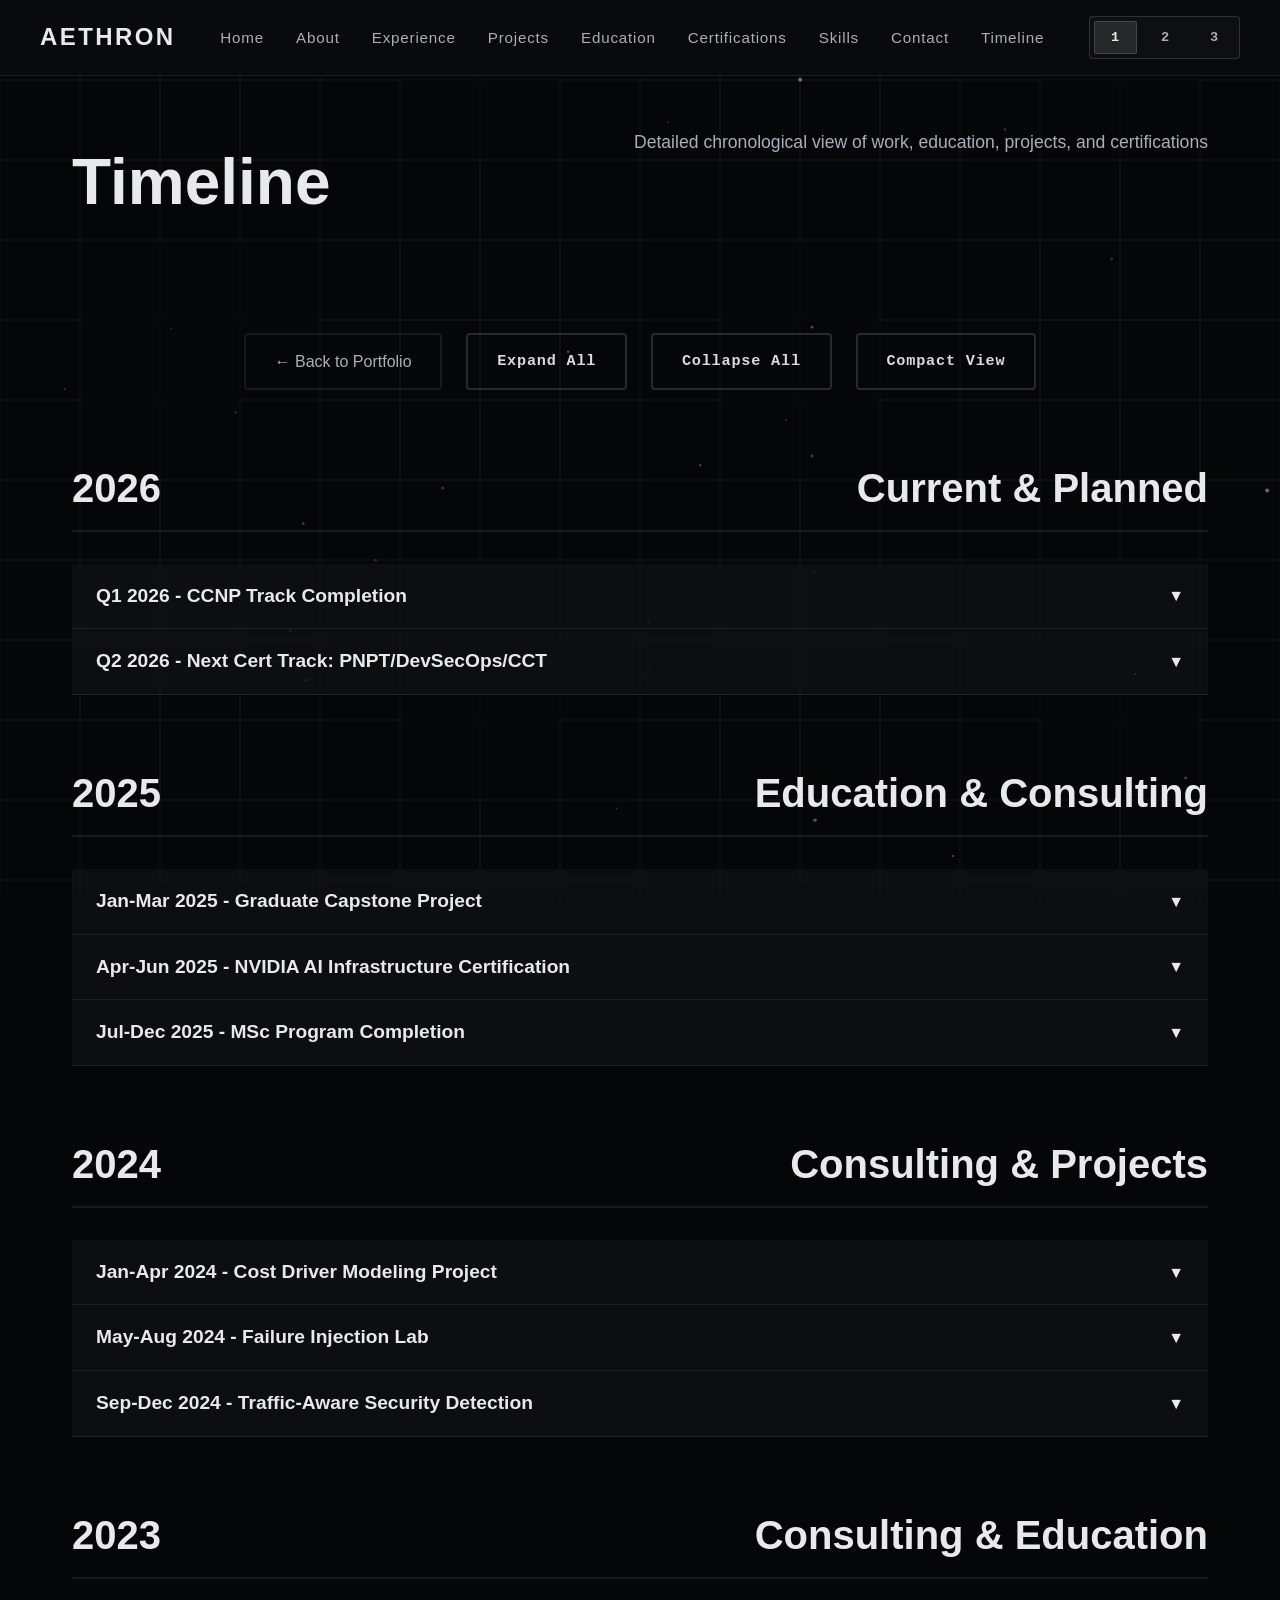
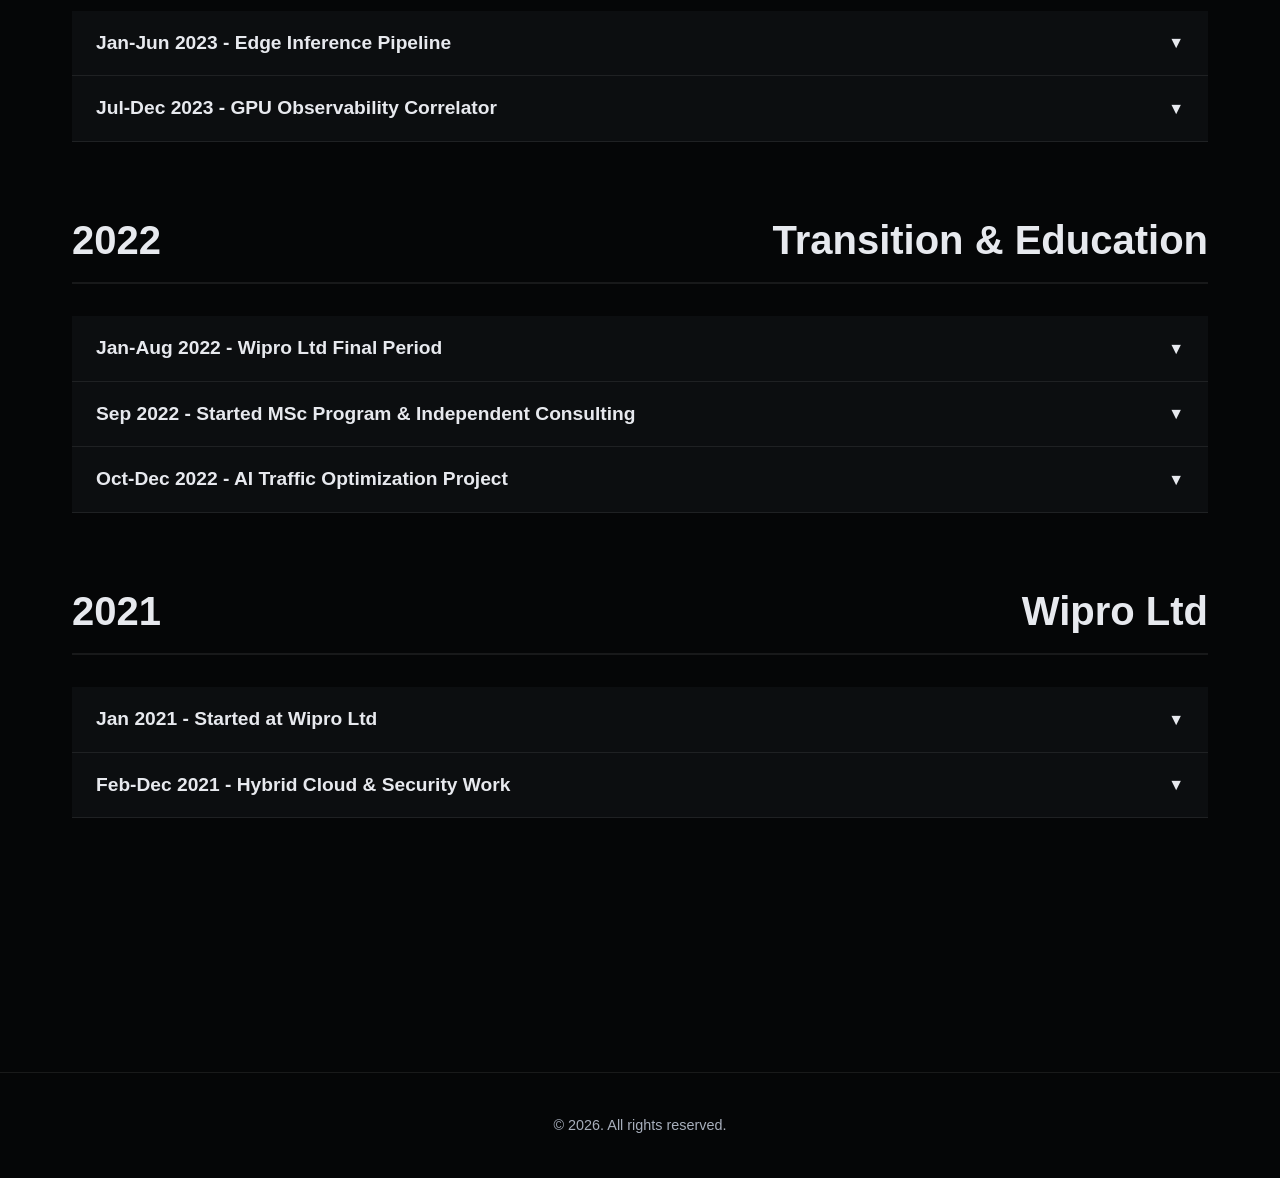
==== commit b8c6f0c4: "Complete Emperor Conquest Console theme overhaul - styles, script, and HTML updates Co-authored-by: " ====
--- a/timeline.html
+++ b/timeline.html
@@ -6,271 +6,30 @@
     <meta name="description" content="Detailed timeline of professional experience, education, and certifications">
     <title>Timeline - AETHRON</title>
     <link rel="stylesheet" href="styles.css">
-    <style>
-        /* Timeline-specific styles */
-        .timeline-page {
-            min-height: 100vh;
-            padding-top: 80px;
-            position: relative;
-            z-index: 1;
-        }
-
-        .timeline-header {
-            text-align: center;
-            padding: 3rem 2rem;
-            max-width: 1200px;
-            margin: 0 auto;
-        }
-
-        .timeline-header h1 {
-            font-size: clamp(2.5rem, 6vw, 4rem);
-            color: var(--accent-primary);
-            margin-bottom: 1rem;
-            text-shadow: 0 0 15px rgba(52, 211, 153, 0.25);
-        }
-
-        .timeline-header p {
-            color: var(--text-secondary);
-            font-size: 1.1rem;
-        }
-
-        .timeline-controls {
-            display: flex;
-            justify-content: center;
-            gap: 1.5rem;
-            margin: 2rem auto;
-            flex-wrap: wrap;
-            max-width: 1200px;
-            padding: 0 2rem;
-        }
-
-        .control-button {
-            padding: 0.8rem 1.8rem;
-            background: transparent;
-            color: var(--accent-primary);
-            border: 2px solid var(--accent-primary);
-            border-radius: 4px;
-            font-size: 0.95rem;
-            font-weight: 600;
-            cursor: pointer;
-            transition: var(--transition-smooth);
-            font-family: 'Courier New', Courier, monospace;
-            letter-spacing: 0.05rem;
-        }
-
-        .control-button:hover,
-        .control-button.active {
-            background: rgba(52, 211, 153, 0.1);
-            border-color: var(--accent-highlight);
-            color: var(--accent-highlight);
-            box-shadow: 0 0 12px rgba(0, 255, 122, 0.3);
-        }
-
-        .back-link {
-            display: inline-flex;
-            align-items: center;
-            gap: 0.5rem;
-            padding: 0.8rem 1.8rem;
-            color: var(--text-secondary);
-            text-decoration: none;
-            border: 2px solid var(--glass-border);
-            border-radius: 4px;
-            transition: var(--transition-smooth);
-        }
-
-        .back-link:hover {
-            color: var(--accent-primary);
-            border-color: var(--accent-primary);
-        }
-
-        .timeline-container {
-            max-width: 1200px;
-            margin: 0 auto;
-            padding: 2rem;
-        }
-
-        .year-section {
-            margin-bottom: 4rem;
-        }
-
-        .year-header {
-            font-size: 2.5rem;
-            color: var(--accent-primary);
-            margin-bottom: 2rem;
-            padding-bottom: 0.5rem;
-            border-bottom: 2px solid var(--accent-secondary);
-            display: flex;
-            align-items: center;
-            gap: 1rem;
-        }
-
-        .year-badge {
-            display: inline-block;
-            padding: 0.5rem 1rem;
-            background: var(--glass-bg);
-            border: 2px solid var(--accent-primary);
-            border-radius: 8px;
-            font-size: 1.5rem;
-            font-weight: 700;
-        }
-
-        .month-item {
-            background: var(--glass-bg);
-            backdrop-filter: blur(12px);
-            border: 2px solid var(--glass-border);
-            border-radius: 12px;
-            margin-bottom: 1.5rem;
-            overflow: hidden;
-            transition: var(--transition-smooth);
-        }
-
-        .month-item:hover {
-            border-color: rgba(52, 211, 153, 0.3);
-        }
-
-        .month-header {
-            padding: 1.5rem 2rem;
-            cursor: pointer;
-            display: flex;
-            justify-content: space-between;
-            align-items: center;
-            user-select: none;
-            transition: var(--transition-smooth);
-        }
-
-        .month-header:hover {
-            background: rgba(52, 211, 153, 0.05);
-        }
-
-        .month-title {
-            font-size: 1.3rem;
-            color: var(--accent-primary);
-            font-weight: 600;
-        }
-
-        .month-toggle {
-            font-size: 1.5rem;
-            color: var(--accent-secondary);
-            transition: transform 0.3s ease;
-        }
-
-        .month-item.open .month-toggle {
-            transform: rotate(180deg);
-        }
-
-        .month-content {
-            max-height: 0;
-            overflow: hidden;
-            transition: max-height 0.4s ease;
-        }
-
-        .month-item.open .month-content {
-            max-height: 2000px;
-        }
-
-        .month-details {
-            padding: 0 2rem 2rem 2rem;
-            color: var(--text-secondary);
-        }
-
-        .detail-section {
-            margin-bottom: 1.5rem;
-        }
-
-        .detail-section h4 {
-            color: var(--accent-secondary);
-            font-size: 1.1rem;
-            margin-bottom: 0.8rem;
-        }
-
-        .detail-section ul {
-            list-style: none;
-            padding: 0;
-        }
-
-        .detail-section li {
-            padding-left: 1.5rem;
-            position: relative;
-            margin-bottom: 0.6rem;
-            line-height: 1.6;
-        }
-
-        .detail-section li::before {
-            content: '▸';
-            position: absolute;
-            left: 0;
-            color: var(--accent-primary);
-        }
-
-        .detail-section.compact-hidden {
-            display: none;
-        }
-
-        .evidence-links {
-            display: flex;
-            gap: 1rem;
-            flex-wrap: wrap;
-            margin-top: 0.8rem;
-        }
-
-        .evidence-link {
-            display: inline-block;
-            padding: 0.4rem 1rem;
-            background: rgba(52, 211, 153, 0.1);
-            color: var(--accent-primary);
-            text-decoration: none;
-            border: 1px solid var(--accent-primary);
-            border-radius: 4px;
-            font-size: 0.9rem;
-            transition: var(--transition-smooth);
-        }
-
-        .evidence-link:hover {
-            background: rgba(52, 211, 153, 0.2);
-            color: var(--accent-highlight);
-        }
-
-        @media (max-width: 768px) {
-            .year-header {
-                font-size: 2rem;
-                flex-direction: column;
-                align-items: flex-start;
-            }
-
-            .year-badge {
-                font-size: 1.2rem;
-            }
-
-            .month-header {
-                padding: 1.2rem 1.5rem;
-            }
-
-            .month-title {
-                font-size: 1.1rem;
-            }
-
-            .month-details {
-                padding: 0 1.5rem 1.5rem 1.5rem;
-            }
-        }
-    </style>
 </head>
 <body>
-    <!-- Glass Navigation Bar -->
+    <!-- Glass Navigation Bar with Mode Toggle -->
     <nav class="navbar">
         <div class="nav-content">
             <a href="index.html#hero" class="nav-logo">AETHRON</a>
-            <ul class="nav-links">
-                <li><a href="index.html#hero">Home</a></li>
-                <li><a href="index.html#about">About</a></li>
-                <li><a href="index.html#experience">Experience</a></li>
-                <li><a href="index.html#projects">Projects</a></li>
-                <li><a href="index.html#education">Education</a></li>
-                <li><a href="index.html#certifications">Certifications</a></li>
-                <li><a href="index.html#skills">Skills</a></li>
-                <li><a href="index.html#contact">Contact</a></li>
-                <li><a href="timeline.html" class="active">Timeline</a></li>
-            </ul>
+            <div class="nav-center">
+                <ul class="nav-links">
+                    <li><a href="index.html#hero">Home</a></li>
+                    <li><a href="index.html#about">About</a></li>
+                    <li><a href="index.html#experience">Experience</a></li>
+                    <li><a href="index.html#projects">Projects</a></li>
+                    <li><a href="index.html#education">Education</a></li>
+                    <li><a href="index.html#certifications">Certifications</a></li>
+                    <li><a href="index.html#skills">Skills</a></li>
+                    <li><a href="index.html#contact">Contact</a></li>
+                    <li><a href="timeline.html" class="active">Timeline</a></li>
+                </ul>
+            </div>
+            <div class="mode-toggle">
+                <button class="mode-button active" data-mode="compute">1</button>
+                <button class="mode-button" data-mode="fabric">2</button>
+                <button class="mode-button" data-mode="defense">3</button>
+            </div>
         </div>
     </nav>
 
@@ -780,5 +539,11 @@
             section.style.transform = 'translateY(0)';
         });
     </script>
+    
+    <!-- Canvas for site-wide background -->
+    <canvas id="canvas-background"></canvas>
+    
+    <!-- Main script -->
+    <script src="script.js"></script>
 </body>
 </html>
--- a/styles.css
+++ b/styles.css
@@ -1,23 +1,23 @@
 /* ============================================
-   AETHRON - Premium Stealth Sci-Fi Portfolio
-   Toned-down green/black, elegant, high performance
+   AETHRON - Emperor Conquest Console Theme
+   Black/Grey UI - Premium, Brutal, Minimalist
    ============================================ */
 
-/* === CSS VARIABLES === */
+/* === CSS VARIABLES (STRICT PALETTE) === */
 :root {
-  /* Colors - Toned Down Green/Black "Stealth Sci-Fi" Palette */
-  --bg-primary: #070A08;
-  --bg-secondary: #0a0f0b;
-  --text-primary: #E6FFF3;
-  --text-secondary: #9FB9AD;
-  --accent-primary: #34D399;
-  --accent-secondary: #10B981;
-  --accent-highlight: #00FF7A;
-  --accent-dark: #064E3B;
+  /* Emperor Black/Grey Palette - NO green, NO cyan, NO neon */
+  --bg-primary: #050607;
+  --surface: rgba(12, 13, 15, 0.72);
+  --surface-2: rgba(18, 20, 23, 0.62);
+  --border: rgba(255, 255, 255, 0.08);
+  --border-strong: rgba(255, 255, 255, 0.14);
+  --text-primary: #E7E9EE;
+  --text-muted: #A8AFBC;
+  --highlight: #D7DBE3;
   
-  /* Glassmorphism */
-  --glass-bg: rgba(12, 18, 14, 0.55);
-  --glass-border: rgba(52, 211, 153, 0.15);
+  /* Shadow - very subtle, no big blur glows */
+  --shadow-subtle: 0 2px 8px rgba(0, 0, 0, 0.3);
+  --shadow-card: 0 4px 12px rgba(0, 0, 0, 0.4);
   
   /* Spacing */
   --section-padding: 6rem;
@@ -36,7 +36,6 @@
 
 /* === BODY & BASE STYLES === */
 body {
-  /* Modern system font stack - clean and professional */
   font-family: -apple-system, BlinkMacSystemFont, 'Segoe UI', 'Roboto', 'Oxygen',
     'Ubuntu', 'Cantarell', 'Fira Sans', 'Droid Sans', 'Helvetica Neue', sans-serif;
   background-color: var(--bg-primary);
@@ -48,7 +47,7 @@
 }
 
 /* === SITE-WIDE CANVAS BACKGROUND === */
-#particle-canvas {
+#canvas-background {
   position: fixed;
   top: 0;
   left: 0;
@@ -65,44 +64,17 @@
   left: 0;
   right: 0;
   z-index: 1000;
-  background: var(--glass-bg);
+  background: var(--surface);
   backdrop-filter: blur(12px);
   -webkit-backdrop-filter: blur(12px);
-  border-bottom: 1px solid var(--glass-border);
+  border-bottom: 1px solid var(--border);
   padding: 1rem 2rem;
   transition: var(--transition-smooth);
 }
 
-/* Diagonal grid on navbar */
-.navbar::before {
-  content: '';
-  position: absolute;
-  top: 0;
-  left: 0;
-  right: 0;
-  bottom: 0;
-  background-image: 
-    repeating-linear-gradient(
-      45deg,
-      transparent,
-      transparent 40px,
-      rgba(52, 211, 153, 0.015) 40px,
-      rgba(52, 211, 153, 0.015) 41px
-    ),
-    repeating-linear-gradient(
-      -45deg,
-      transparent,
-      transparent 40px,
-      rgba(52, 211, 153, 0.015) 40px,
-      rgba(52, 211, 153, 0.015) 41px
-    );
-  pointer-events: none;
-  z-index: -1;
-}
-
 .navbar.scrolled {
-  background: rgba(12, 18, 14, 0.75);
-  box-shadow: 0 4px 20px rgba(52, 211, 153, 0.08);
+  background: rgba(12, 13, 15, 0.85);
+  box-shadow: var(--shadow-card);
 }
 
 .nav-content {
@@ -111,15 +83,24 @@
   display: flex;
   justify-content: space-between;
   align-items: center;
+  gap: 2rem;
+  flex-wrap: wrap;
 }
 
 .nav-logo {
   font-size: 1.5rem;
   font-weight: 700;
-  color: var(--accent-primary);
+  color: var(--text-primary);
   text-decoration: none;
   letter-spacing: 0.15rem;
-  text-shadow: 0 0 8px rgba(52, 211, 153, 0.3);
+}
+
+.nav-center {
+  display: flex;
+  align-items: center;
+  gap: 2rem;
+  flex: 1;
+  justify-content: center;
 }
 
 .nav-links {
@@ -129,7 +110,7 @@
 }
 
 .nav-links a {
-  color: var(--text-secondary);
+  color: var(--text-muted);
   text-decoration: none;
   font-size: 0.95rem;
   font-weight: 500;
@@ -146,18 +127,54 @@
   left: 0;
   width: 0;
   height: 2px;
-  background: linear-gradient(90deg, var(--accent-primary), var(--accent-secondary));
+  background: var(--highlight);
   transition: width 0.3s ease;
 }
 
 .nav-links a:hover,
 .nav-links a.active {
-  color: var(--accent-highlight);
+  color: var(--highlight);
 }
 
 .nav-links a:hover::after,
 .nav-links a.active::after {
   width: 100%;
+}
+
+/* === MODE TOGGLE (Console Control) === */
+.mode-toggle {
+  display: flex;
+  gap: 0.5rem;
+  background: var(--surface-2);
+  border: 1px solid var(--border-strong);
+  border-radius: 4px;
+  padding: 0.25rem;
+}
+
+.mode-button {
+  padding: 0.5rem 1rem;
+  background: transparent;
+  color: var(--text-muted);
+  border: none;
+  border-radius: 2px;
+  font-size: 0.85rem;
+  font-weight: 600;
+  cursor: pointer;
+  transition: var(--transition-smooth);
+  letter-spacing: 0.05rem;
+  font-family: 'Courier New', Courier, monospace;
+  text-transform: uppercase;
+}
+
+.mode-button:hover {
+  color: var(--text-primary);
+  background: rgba(255, 255, 255, 0.05);
+}
+
+.mode-button.active {
+  color: var(--text-primary);
+  background: rgba(255, 255, 255, 0.1);
+  border: 1px solid var(--border-strong);
 }
 
 /* === HERO SECTION === */
@@ -169,107 +186,8 @@
   justify-content: center;
   text-align: center;
   overflow: hidden;
-  padding-top: 60px; /* Account for fixed navbar */
+  padding-top: 80px;
   z-index: 1;
-}
-
-/* Canvas for particle field - moved to body level */
-
-/* Animated gradient background */
-.hero::before {
-  content: '';
-  position: absolute;
-  top: 0;
-  left: 0;
-  right: 0;
-  bottom: 0;
-  background: linear-gradient(
-    135deg,
-    #070A08 0%,
-    #0a1510 25%,
-    #0d1812 50%,
-    #081009 75%,
-    #070A08 100%
-  );
-  background-size: 400% 400%;
-  animation: gradientShift 20s ease infinite;
-  z-index: 0;
-}
-
-/* Subtle vignette overlay */
-.hero::after {
-  content: '';
-  position: absolute;
-  top: 0;
-  left: 0;
-  right: 0;
-  bottom: 0;
-  background: radial-gradient(
-    ellipse at center,
-    transparent 0%,
-    rgba(0, 0, 0, 0.4) 100%
-  );
-  z-index: 1;
-}
-
-/* Grid overlay */
-.grid-overlay {
-  position: absolute;
-  top: 0;
-  left: 0;
-  right: 0;
-  bottom: 0;
-  background-image: 
-    linear-gradient(rgba(52, 211, 153, 0.025) 1px, transparent 1px),
-    linear-gradient(90deg, rgba(52, 211, 153, 0.025) 1px, transparent 1px);
-  background-size: 50px 50px;
-  z-index: 2;
-}
-
-/* Diagonal grid overlay on hero */
-.grid-overlay::before {
-  content: '';
-  position: absolute;
-  top: 0;
-  left: 0;
-  right: 0;
-  bottom: 0;
-  background-image: 
-    repeating-linear-gradient(
-      45deg,
-      transparent,
-      transparent 60px,
-      rgba(52, 211, 153, 0.02) 60px,
-      rgba(52, 211, 153, 0.02) 61px
-    ),
-    repeating-linear-gradient(
-      -45deg,
-      transparent,
-      transparent 60px,
-      rgba(52, 211, 153, 0.02) 60px,
-      rgba(52, 211, 153, 0.02) 61px
-    );
-  z-index: 1;
-}
-
-/* Scanline overlay effect */
-.grid-overlay::after {
-  content: '';
-  position: absolute;
-  top: 0;
-  left: 0;
-  right: 0;
-  bottom: 0;
-  background: repeating-linear-gradient(
-    0deg,
-    rgba(52, 211, 153, 0.015),
-    rgba(52, 211, 153, 0.015) 1px,
-    transparent 1px,
-    transparent 3px
-  );
-  animation: scanline 8s linear infinite;
-  z-index: 3;
-  pointer-events: none;
 }
 
 .hero-content {
@@ -278,24 +196,9 @@
   padding: 2rem;
 }
 
-/* Noise texture overlay */
-.hero-content::before {
-  content: '';
-  position: absolute;
-  top: -100vh;
-  left: 0;
-  right: 0;
-  bottom: -100vh;
-  background-image: url("data:image/svg+xml,%3Csvg viewBox='0 0 400 400' xmlns='http://www.w3.org/2000/svg'%3E%3Cfilter id='noise'%3E%3CfeTurbulence type='fractalNoise' baseFrequency='0.9' numOctaves='4' stitchTiles='stitch'/%3E%3C/filter%3E%3Crect width='100%25' height='100%25' filter='url(%23noise)' opacity='0.03'/%3E%3C/svg%3E");
-  opacity: 0.3;
-  z-index: -1;
-  pointer-events: none;
-  animation: noiseFlicker 0.3s infinite;
-}
-
 .hero-label {
   font-size: 0.85rem;
-  color: var(--accent-secondary);
+  color: var(--text-muted);
   letter-spacing: 0.3rem;
   text-transform: uppercase;
   margin-bottom: 0.5rem;
@@ -309,28 +212,116 @@
   color: var(--text-primary);
   margin-bottom: 0.5rem;
   letter-spacing: 0.1rem;
-  text-shadow: 
-    0 0 15px rgba(52, 211, 153, 0.25),
-    0 0 30px rgba(52, 211, 153, 0.15);
   animation: fadeInUp 1s ease-out;
 }
 
 .hero-title {
   font-size: clamp(1.3rem, 3.5vw, 2rem);
-  color: var(--accent-primary);
+  color: var(--highlight);
   font-weight: 600;
   letter-spacing: 0.08rem;
   margin-bottom: 0.5rem;
-  text-shadow: 0 0 10px rgba(52, 211, 153, 0.2);
   animation: fadeInUp 1s ease-out 0.1s backwards;
 }
 
 .hero .tagline {
   font-size: clamp(1rem, 2.5vw, 1.2rem);
-  color: var(--text-secondary);
+  color: var(--text-muted);
   font-weight: 300;
   letter-spacing: 0.05rem;
+  margin-bottom: 2rem;
   animation: fadeInUp 1s ease-out 0.2s backwards;
+}
+
+/* === STATUS CHIPS === */
+.status-chips {
+  display: flex;
+  gap: 1.5rem;
+  justify-content: center;
+  flex-wrap: wrap;
+  margin: 2rem 0;
+  animation: fadeInUp 1s ease-out 0.3s backwards;
+}
+
+.status-chip {
+  background: var(--surface);
+  border: 1px solid var(--border);
+  border-radius: 4px;
+  padding: 0.75rem 1.5rem;
+  display: flex;
+  flex-direction: column;
+  gap: 0.25rem;
+  min-width: 200px;
+}
+
+.status-chip-label {
+  font-size: 0.75rem;
+  color: var(--text-muted);
+  text-transform: uppercase;
+  letter-spacing: 0.1rem;
+  font-weight: 600;
+  font-family: 'Courier New', Courier, monospace;
+}
+
+.status-chip-value {
+  font-size: 0.9rem;
+  color: var(--text-primary);
+  letter-spacing: 0.05rem;
+}
+
+/* === HERO CTAs === */
+.hero-cta {
+  display: flex;
+  gap: 1.5rem;
+  justify-content: center;
+  flex-wrap: wrap;
+  margin-top: 2.5rem;
+  animation: fadeInUp 1s ease-out 0.4s backwards;
+}
+
+.cta-button {
+  display: inline-flex;
+  align-items: center;
+  padding: 1rem 2.5rem;
+  text-decoration: none;
+  border-radius: 2px;
+  font-size: 1.05rem;
+  font-weight: 600;
+  font-family: 'Courier New', Courier, 'Lucida Console', Monaco, monospace;
+  letter-spacing: 0.1rem;
+  text-transform: uppercase;
+  transition: var(--transition-smooth);
+  position: relative;
+  overflow: hidden;
+}
+
+.cta-primary {
+  background: var(--highlight);
+  color: var(--bg-primary);
+  border: 2px solid var(--highlight);
+  box-shadow: var(--shadow-subtle);
+}
+
+.cta-primary:hover {
+  background: var(--text-primary);
+  border-color: var(--text-primary);
+  box-shadow: var(--shadow-card);
+  transform: translateY(-2px);
+}
+
+.cta-secondary {
+  background: transparent;
+  color: var(--highlight);
+  border: 2px solid var(--border-strong);
+  box-shadow: var(--shadow-subtle);
+}
+
+.cta-secondary:hover {
+  background: rgba(255, 255, 255, 0.05);
+  border-color: var(--highlight);
+  color: var(--text-primary);
+  box-shadow: var(--shadow-card);
+  transform: translateY(-2px);
 }
 
 /* === SECTIONS === */
@@ -354,7 +345,7 @@
 section h2 {
   font-size: clamp(2rem, 5vw, 2.8rem);
   font-weight: 700;
-  color: var(--accent-primary);
+  color: var(--text-primary);
   margin-bottom: 3rem;
   position: relative;
   padding-bottom: 1rem;
@@ -367,81 +358,16 @@
   left: 0;
   width: 80px;
   height: 3px;
-  background: linear-gradient(90deg, var(--accent-primary), var(--accent-secondary));
+  background: var(--highlight);
   border-radius: 2px;
 }
 
 /* === ABOUT SECTION === */
 .about-content {
   font-size: 1.15rem;
-  color: var(--text-secondary);
+  color: var(--text-muted);
   line-height: 1.9;
   max-width: 800px;
-}
-
-/* === HERO CTAs === */
-.hero-cta {
-  display: flex;
-  gap: 1.5rem;
-  justify-content: center;
-  flex-wrap: wrap;
-  margin-top: 2.5rem;
-  animation: fadeInUp 1s ease-out 0.4s backwards;
-}
-
-.cta-button {
-  display: inline-flex;
-  align-items: center;
-  padding: 1rem 2.5rem;
-  text-decoration: none;
-  border-radius: 2px;
-  font-size: 1.05rem;
-  font-weight: 600;
-  font-family: 'Courier New', Courier, 'Lucida Console', Monaco, monospace;
-  letter-spacing: 0.1rem;
-  text-transform: uppercase;
-  transition: var(--transition-smooth);
-  position: relative;
-  overflow: hidden;
-}
-
-.cta-primary {
-  background: var(--accent-primary);
-  color: var(--bg-primary);
-  border: 2px solid var(--accent-primary);
-  box-shadow: 
-    0 0 8px rgba(52, 211, 153, 0.25),
-    inset 0 0 6px rgba(52, 211, 153, 0.15);
-}
-
-.cta-primary:hover {
-  background: var(--accent-secondary);
-  border-color: var(--accent-secondary);
-  box-shadow: 
-    0 0 12px rgba(52, 211, 153, 0.35),
-    0 0 24px rgba(52, 211, 153, 0.2),
-    inset 0 0 10px rgba(52, 211, 153, 0.2);
-  transform: translateY(-2px);
-}
-
-.cta-secondary {
-  background: transparent;
-  color: var(--accent-primary);
-  border: 2px solid var(--accent-primary);
-  box-shadow: 
-    0 0 6px rgba(52, 211, 153, 0.15),
-    inset 0 0 6px rgba(52, 211, 153, 0.05);
-}
-
-.cta-secondary:hover {
-  background: rgba(52, 211, 153, 0.05);
-  border-color: var(--accent-highlight);
-  color: var(--accent-highlight);
-  box-shadow: 
-    0 0 10px rgba(0, 255, 122, 0.3),
-    0 0 20px rgba(0, 255, 122, 0.15),
-    inset 0 0 10px rgba(52, 211, 153, 0.1);
-  transform: translateY(-2px);
 }
 
 /* === TIMELINE / EXPERIENCE SECTION === */
@@ -458,12 +384,7 @@
   top: 0;
   bottom: 0;
   width: 2px;
-  background: linear-gradient(
-    to bottom,
-    var(--accent-primary),
-    var(--accent-secondary),
-    var(--accent-dark)
-  );
+  background: var(--border-strong);
 }
 
 .timeline-item {
@@ -479,24 +400,24 @@
   width: 20px;
   height: 20px;
   border-radius: 50%;
-  background: var(--accent-primary);
+  background: var(--highlight);
   border: 3px solid var(--bg-primary);
-  box-shadow: 0 0 10px rgba(52, 211, 153, 0.4);
+  box-shadow: var(--shadow-subtle);
   z-index: 1;
 }
 
 .timeline-content {
-  background: var(--glass-bg);
+  background: var(--surface);
   backdrop-filter: blur(12px);
-  border: 2px solid var(--glass-border);
-  border-radius: 12px;
+  border: 2px solid var(--border);
+  border-radius: 8px;
   padding: 2rem;
   transition: var(--transition-smooth);
 }
 
 .timeline-content:hover {
-  border-color: rgba(52, 211, 153, 0.25);
-  box-shadow: 0 8px 24px rgba(52, 211, 153, 0.1);
+  border-color: var(--border-strong);
+  box-shadow: var(--shadow-card);
   transform: translateY(-4px);
 }
 
@@ -510,14 +431,14 @@
 }
 
 .timeline-header h3 {
-  color: var(--accent-primary);
+  color: var(--highlight);
   font-size: 1.4rem;
   font-weight: 600;
   margin: 0;
 }
 
 .timeline-period {
-  color: var(--text-secondary);
+  color: var(--text-muted);
   font-size: 0.95rem;
   font-weight: 500;
   letter-spacing: 0.05rem;
@@ -525,7 +446,7 @@
 }
 
 .timeline-description {
-  color: var(--text-secondary);
+  color: var(--text-muted);
   line-height: 1.7;
   margin-bottom: 1rem;
   font-size: 1.05rem;
@@ -538,7 +459,7 @@
 }
 
 .timeline-bullets li {
-  color: var(--text-secondary);
+  color: var(--text-muted);
   line-height: 1.7;
   margin-bottom: 0.6rem;
   padding-left: 1.5rem;
@@ -550,7 +471,7 @@
   content: '▸';
   position: absolute;
   left: 0;
-  color: var(--accent-primary);
+  color: var(--highlight);
   font-weight: bold;
 }
 
@@ -563,88 +484,49 @@
 }
 
 .project-card {
-  /* Enhanced Glassmorphism effect */
-  background: var(--glass-bg);
+  background: var(--surface);
   backdrop-filter: blur(12px) saturate(150%);
   -webkit-backdrop-filter: blur(12px) saturate(150%);
-  border: 2px solid var(--glass-border);
-  border-radius: 16px;
+  border: 2px solid var(--border);
+  border-radius: 8px;
   padding: 2.5rem;
   position: relative;
   transition: var(--transition-smooth);
   overflow: hidden;
-  box-shadow: 
-    0 8px 24px rgba(0, 0, 0, 0.3),
-    inset 0 1px 0 rgba(52, 211, 153, 0.08);
-}
-
-/* Green edge glow on hover */
-.project-card::before {
-  content: '';
-  position: absolute;
-  top: -2px;
-  left: -2px;
-  right: -2px;
-  bottom: -2px;
-  background: linear-gradient(
-    135deg,
-    var(--accent-primary),
-    var(--accent-secondary),
-    var(--accent-dark)
-  );
-  border-radius: 16px;
-  opacity: 0;
-  z-index: -1;
-  transition: opacity 0.4s ease;
-  filter: blur(6px);
-}
-
-/* Animated shimmer effect */
-.project-card::after {
-  content: '';
-  position: absolute;
-  top: -50%;
-  left: -50%;
-  width: 200%;
-  height: 200%;
-  background: linear-gradient(
-    115deg,
-    transparent 40%,
-    rgba(52, 211, 153, 0.08) 50%,
-    transparent 60%
-  );
-  transform: translateX(-100%) translateY(-100%) rotate(45deg);
-  transition: transform 0.8s ease;
-  pointer-events: none;
+  box-shadow: var(--shadow-card);
 }
 
 .project-card:hover {
   transform: translateY(-8px);
-  border-color: rgba(52, 211, 153, 0.3);
-  box-shadow: 
-    0 16px 32px rgba(52, 211, 153, 0.12),
-    0 8px 16px rgba(0, 0, 0, 0.3),
-    0 0 40px rgba(52, 211, 153, 0.1);
-}
-
-.project-card:hover::before {
-  opacity: 0.6;
-}
-
-.project-card:hover::after {
-  transform: translateX(100%) translateY(100%) rotate(45deg);
+  border-color: var(--border-strong);
+  box-shadow: 0 8px 20px rgba(0, 0, 0, 0.5);
 }
 
 .project-card h3 {
-  color: var(--accent-primary);
+  color: var(--text-primary);
   font-size: 1.6rem;
   font-weight: 600;
   margin-bottom: 1rem;
   letter-spacing: 0.05rem;
 }
 
+.project-badge {
+  display: inline-block;
+  padding: 0.25rem 0.75rem;
+  background: var(--surface-2);
+  border: 1px solid var(--border);
+  border-radius: 2px;
+  font-size: 0.75rem;
+  font-weight: 600;
+  text-transform: uppercase;
+  letter-spacing: 0.1rem;
+  margin-bottom: 1rem;
+  font-family: 'Courier New', Courier, monospace;
+  color: var(--text-muted);
+}
+
 .project-card p {
-  color: var(--text-secondary);
+  color: var(--text-muted);
   line-height: 1.7;
   font-size: 1.05rem;
 }
@@ -655,7 +537,7 @@
 
 .project-problem {
   display: block;
-  color: var(--text-secondary);
+  color: var(--text-muted);
   line-height: 1.7;
   margin-bottom: 0.8rem;
   font-size: 1rem;
@@ -673,7 +555,7 @@
 .project-link {
   display: inline-block;
   margin-top: 1rem;
-  color: var(--accent-primary);
+  color: var(--highlight);
   text-decoration: none;
   font-weight: 600;
   font-size: 0.95rem;
@@ -682,73 +564,7 @@
 }
 
 .project-link:hover {
-  color: var(--accent-highlight);
-  text-shadow: 0 0 6px rgba(0, 255, 122, 0.3);
-}
-
-/* === CONTACT SECTION === */
-.contact-links {
-  display: flex;
-  gap: 2rem;
-  justify-content: center;
-  flex-wrap: wrap;
-  margin-top: 2rem;
-}
-
-.contact-link {
-  display: inline-flex;
-  align-items: center;
-  padding: 1rem 2.5rem;
-  background: transparent;
-  color: var(--accent-primary);
-  text-decoration: none;
-  border: 2px solid var(--accent-primary);
-  border-radius: 2px;
-  font-size: 1.05rem;
-  font-weight: 600;
-  font-family: 'Courier New', Courier, 'Lucida Console', Monaco, monospace;
-  letter-spacing: 0.1rem;
-  text-transform: uppercase;
-  transition: var(--transition-smooth);
-  position: relative;
-  overflow: hidden;
-  box-shadow: 
-    0 0 6px rgba(52, 211, 153, 0.15),
-    inset 0 0 6px rgba(52, 211, 153, 0.05);
-}
-
-.contact-link::before {
-  content: '';
-  position: absolute;
-  top: 0;
-  left: 0;
-  width: 0;
-  height: 100%;
-  background: rgba(52, 211, 153, 0.1);
-  transition: width 0.3s ease;
-  z-index: -1;
-}
-
-.contact-link:hover {
-  background: rgba(52, 211, 153, 0.05);
-  border-color: var(--accent-highlight);
-  color: var(--accent-highlight);
-  box-shadow: 
-    0 0 12px rgba(0, 255, 122, 0.3),
-    0 0 24px rgba(0, 255, 122, 0.15),
-    inset 0 0 10px rgba(52, 211, 153, 0.1);
-  transform: translateY(-2px);
-}
-
-.contact-link:hover::before {
-  width: 100%;
-}
-
-.contact-link:active {
-  transform: translateY(0);
-  box-shadow: 
-    0 0 8px rgba(52, 211, 153, 0.25),
-    inset 0 0 8px rgba(52, 211, 153, 0.15);
+  color: var(--text-primary);
 }
 
 /* === EDUCATION SECTION === */
@@ -760,22 +576,22 @@
 }
 
 .education-item {
-  background: var(--glass-bg);
+  background: var(--surface);
   backdrop-filter: blur(12px);
-  border: 2px solid var(--glass-border);
-  border-radius: 12px;
+  border: 2px solid var(--border);
+  border-radius: 8px;
   padding: 2rem;
   transition: var(--transition-smooth);
 }
 
 .education-item:hover {
-  border-color: rgba(52, 211, 153, 0.25);
-  box-shadow: 0 8px 24px rgba(52, 211, 153, 0.1);
+  border-color: var(--border-strong);
+  box-shadow: var(--shadow-card);
   transform: translateY(-4px);
 }
 
 .education-item h3 {
-  color: var(--accent-primary);
+  color: var(--highlight);
   font-size: 1.4rem;
   font-weight: 600;
   margin-bottom: 0.5rem;
@@ -783,7 +599,7 @@
 
 .education-period {
   display: block;
-  color: var(--text-secondary);
+  color: var(--text-muted);
   font-size: 0.95rem;
   font-weight: 500;
   margin-bottom: 1rem;
@@ -791,14 +607,14 @@
 }
 
 .education-capstone {
-  color: var(--accent-secondary);
+  color: var(--text-primary);
   font-size: 1.1rem;
   font-weight: 600;
   margin-bottom: 0.8rem;
 }
 
 .education-description {
-  color: var(--text-secondary);
+  color: var(--text-muted);
   line-height: 1.7;
   font-size: 1rem;
 }
@@ -810,7 +626,7 @@
 }
 
 .education-bullets li {
-  color: var(--text-secondary);
+  color: var(--text-muted);
   line-height: 1.7;
   margin-bottom: 0.5rem;
   padding-left: 1.5rem;
@@ -822,7 +638,7 @@
   content: '▸';
   position: absolute;
   left: 0;
-  color: var(--accent-primary);
+  color: var(--highlight);
   font-weight: bold;
 }
 
@@ -838,22 +654,22 @@
   display: flex;
   align-items: flex-start;
   gap: 1.5rem;
-  background: var(--glass-bg);
+  background: var(--surface);
   backdrop-filter: blur(12px);
-  border: 2px solid var(--glass-border);
-  border-radius: 12px;
+  border: 2px solid var(--border);
+  border-radius: 8px;
   padding: 1.5rem;
   transition: var(--transition-smooth);
 }
 
 .cert-item:hover {
-  border-color: rgba(52, 211, 153, 0.25);
-  box-shadow: 0 8px 24px rgba(52, 211, 153, 0.1);
+  border-color: var(--border-strong);
+  box-shadow: var(--shadow-card);
   transform: translateY(-2px);
 }
 
 .cert-item.cert-next {
-  border-color: rgba(52, 211, 153, 0.12);
+  border-color: var(--border);
   opacity: 0.9;
 }
 
@@ -863,26 +679,26 @@
 }
 
 .cert-details h3 {
-  color: var(--accent-primary);
+  color: var(--highlight);
   font-size: 1.2rem;
   font-weight: 600;
   margin-bottom: 0.5rem;
 }
 
 .cert-details p {
-  color: var(--text-secondary);
+  color: var(--text-muted);
   line-height: 1.6;
   font-size: 0.95rem;
 }
 
 .cert-philosophy {
   margin-top: 2rem;
-  color: var(--text-secondary);
+  color: var(--text-muted);
   font-size: 1rem;
   font-style: italic;
   padding: 1.5rem;
-  background: var(--glass-bg);
-  border-left: 3px solid var(--accent-primary);
+  background: var(--surface);
+  border-left: 3px solid var(--highlight);
   border-radius: 4px;
   max-width: 700px;
 }
@@ -896,22 +712,22 @@
 }
 
 .skill-category {
-  background: var(--glass-bg);
+  background: var(--surface);
   backdrop-filter: blur(12px);
-  border: 2px solid var(--glass-border);
-  border-radius: 12px;
+  border: 2px solid var(--border);
+  border-radius: 8px;
   padding: 2rem;
   transition: var(--transition-smooth);
 }
 
 .skill-category:hover {
-  border-color: rgba(52, 211, 153, 0.25);
-  box-shadow: 0 8px 24px rgba(52, 211, 153, 0.1);
+  border-color: var(--border-strong);
+  box-shadow: var(--shadow-card);
   transform: translateY(-4px);
 }
 
 .skill-category h3 {
-  color: var(--accent-primary);
+  color: var(--highlight);
   font-size: 1.3rem;
   font-weight: 600;
   margin-bottom: 1.2rem;
@@ -924,7 +740,7 @@
 }
 
 .skill-category li {
-  color: var(--text-secondary);
+  color: var(--text-muted);
   line-height: 1.8;
   margin-bottom: 0.5rem;
   padding-left: 1.5rem;
@@ -936,32 +752,60 @@
   content: '▸';
   position: absolute;
   left: 0;
-  color: var(--accent-primary);
+  color: var(--highlight);
   font-weight: bold;
+}
+
+/* === CONTACT SECTION === */
+.contact-links {
+  display: flex;
+  gap: 2rem;
+  justify-content: center;
+  flex-wrap: wrap;
+  margin-top: 2rem;
+}
+
+.contact-link {
+  display: inline-flex;
+  align-items: center;
+  padding: 1rem 2.5rem;
+  background: transparent;
+  color: var(--highlight);
+  text-decoration: none;
+  border: 2px solid var(--border-strong);
+  border-radius: 2px;
+  font-size: 1.05rem;
+  font-weight: 600;
+  font-family: 'Courier New', Courier, 'Lucida Console', Monaco, monospace;
+  letter-spacing: 0.1rem;
+  text-transform: uppercase;
+  transition: var(--transition-smooth);
+  position: relative;
+  overflow: hidden;
+  box-shadow: var(--shadow-subtle);
+}
+
+.contact-link:hover {
+  background: rgba(255, 255, 255, 0.05);
+  border-color: var(--highlight);
+  color: var(--text-primary);
+  box-shadow: var(--shadow-card);
+  transform: translateY(-2px);
 }
 
 /* === FOOTER === */
 footer {
-  background-color: var(--bg-secondary);
+  background-color: var(--bg-primary);
   text-align: center;
   padding: 2.5rem 2rem;
-  color: var(--text-secondary);
-  border-top: 1px solid rgba(255, 255, 255, 0.05);
+  color: var(--text-muted);
+  border-top: 1px solid var(--border);
   font-size: 0.9rem;
   position: relative;
   z-index: 1;
 }
 
 /* === ANIMATIONS === */
-@keyframes gradientShift {
-  0%, 100% {
-    background-position: 0% 50%;
-  }
-  50% {
-    background-position: 100% 50%;
-  }
-}
-
 @keyframes fadeInUp {
   from {
     opacity: 0;
@@ -973,24 +817,6 @@
   }
 }
 
-@keyframes scanline {
-  0% {
-    transform: translateY(-100%);
-  }
-  100% {
-    transform: translateY(100%);
-  }
-}
-
-@keyframes noiseFlicker {
-  0%, 100% {
-    opacity: 0.4;
-  }
-  50% {
-    opacity: 0.5;
-  }
-}
-
 /* === RESPONSIVE DESIGN === */
 @media (max-width: 768px) {
   :root {
@@ -1001,16 +827,23 @@
     padding: 0.8rem 1rem;
   }
 
+  .nav-content {
+    flex-direction: column;
+    gap: 1rem;
+  }
+
   .nav-links {
     gap: 1.2rem;
+    flex-wrap: wrap;
+    justify-content: center;
   }
 
   .nav-links a {
     font-size: 0.85rem;
   }
 
-  .hero h1 {
-    letter-spacing: 0.15rem;
+  .mode-toggle {
+    order: -1;
   }
 
   .hero-cta {
@@ -1023,6 +856,15 @@
     width: 100%;
     max-width: 280px;
     justify-content: center;
+  }
+
+  .status-chips {
+    flex-direction: column;
+    align-items: stretch;
+  }
+
+  .status-chip {
+    min-width: auto;
   }
 
   .timeline::before {
@@ -1073,26 +915,246 @@
     transition-duration: 0.01ms !important;
   }
 
-  .hero::before {
-    animation: none;
-  }
-  
-  /* Disable scanline animation */
-  .grid-overlay::after {
-    animation: none !important;
-  }
-  
-  /* Disable noise flicker */
-  .hero-content::before {
-    animation: none !important;
-  }
-  
-  /* Disable shimmer effect */
-  .project-card::after {
-    display: none !important;
-  }
-
   body {
     scroll-behavior: auto;
   }
 }
+
+/* === TIMELINE PAGE SPECIFIC STYLES === */
+.timeline-page {
+  min-height: 100vh;
+  padding-top: 80px;
+  position: relative;
+  z-index: 1;
+}
+
+.timeline-header {
+  text-align: center;
+  padding: 3rem 2rem;
+  max-width: 1200px;
+  margin: 0 auto;
+}
+
+.timeline-header h1 {
+  font-size: clamp(2.5rem, 6vw, 4rem);
+  color: var(--text-primary);
+  margin-bottom: 1rem;
+}
+
+.timeline-header p {
+  color: var(--text-muted);
+  font-size: 1.1rem;
+}
+
+.timeline-controls {
+  display: flex;
+  justify-content: center;
+  gap: 1.5rem;
+  margin: 2rem auto;
+  flex-wrap: wrap;
+  max-width: 1200px;
+  padding: 0 2rem;
+}
+
+.control-button {
+  padding: 0.8rem 1.8rem;
+  background: transparent;
+  color: var(--highlight);
+  border: 2px solid var(--border-strong);
+  border-radius: 4px;
+  font-size: 0.95rem;
+  font-weight: 600;
+  cursor: pointer;
+  transition: var(--transition-smooth);
+  font-family: 'Courier New', Courier, monospace;
+  letter-spacing: 0.05rem;
+}
+
+.control-button:hover,
+.control-button.active {
+  background: rgba(255, 255, 255, 0.05);
+  border-color: var(--highlight);
+  color: var(--text-primary);
+  box-shadow: var(--shadow-card);
+}
+
+.back-link {
+  display: inline-flex;
+  align-items: center;
+  gap: 0.5rem;
+  padding: 0.8rem 1.8rem;
+  color: var(--text-muted);
+  text-decoration: none;
+  border: 2px solid var(--border);
+  border-radius: 4px;
+  transition: var(--transition-smooth);
+}
+
+.back-link:hover {
+  color: var(--highlight);
+  border-color: var(--border-strong);
+}
+
+.timeline-container {
+  max-width: 1200px;
+  margin: 0 auto;
+  padding: 2rem;
+}
+
+.year-section {
+  margin-bottom: 4rem;
+}
+
+.year-header {
+  font-size: 2.5rem;
+  color: var(--text-primary);
+  margin-bottom: 2rem;
+  padding-bottom: 0.5rem;
+  border-bottom: 2px solid var(--border);
+  cursor: pointer;
+  display: flex;
+  justify-content: space-between;
+  align-items: center;
+  transition: var(--transition-smooth);
+}
+
+.year-header:hover {
+  color: var(--highlight);
+}
+
+.year-header .toggle-icon {
+  font-size: 1.5rem;
+  color: var(--text-muted);
+}
+
+.year-content {
+  margin-top: 2rem;
+}
+
+.month-entry {
+  background: var(--surface);
+  border: 1px solid var(--border);
+  border-radius: 8px;
+  margin-bottom: 1.5rem;
+  overflow: hidden;
+  transition: var(--transition-smooth);
+}
+
+.month-entry:hover {
+  border-color: var(--border-strong);
+  box-shadow: var(--shadow-card);
+}
+
+.month-header {
+  padding: 1rem 1.5rem;
+  background: var(--surface-2);
+  border-bottom: 1px solid var(--border);
+  cursor: pointer;
+  display: flex;
+  justify-content: space-between;
+  align-items: center;
+  transition: var(--transition-smooth);
+}
+
+.month-header:hover {
+  background: rgba(255, 255, 255, 0.05);
+}
+
+.month-title {
+  font-size: 1.2rem;
+  font-weight: 600;
+  color: var(--text-primary);
+}
+
+.month-date {
+  font-size: 0.9rem;
+  color: var(--text-muted);
+  font-family: 'Courier New', Courier, monospace;
+}
+
+.month-content {
+  padding: 1.5rem;
+  display: none;
+}
+
+.month-entry.expanded .month-content {
+  display: block;
+}
+
+.month-context,
+.month-deliverables {
+  margin-bottom: 1.5rem;
+}
+
+.month-context h4,
+.month-deliverables h4 {
+  color: var(--highlight);
+  font-size: 1rem;
+  font-weight: 600;
+  margin-bottom: 0.75rem;
+  text-transform: uppercase;
+  letter-spacing: 0.1rem;
+}
+
+.month-context p {
+  color: var(--text-muted);
+  line-height: 1.7;
+}
+
+.month-deliverables ul {
+  list-style: none;
+  padding: 0;
+  margin: 0;
+}
+
+.month-deliverables li {
+  color: var(--text-muted);
+  line-height: 1.7;
+  padding-left: 1.5rem;
+  position: relative;
+  margin-bottom: 0.5rem;
+}
+
+.month-deliverables li::before {
+  content: '▸';
+  position: absolute;
+  left: 0;
+  color: var(--highlight);
+  font-weight: bold;
+}
+
+.evidence-links {
+  display: flex;
+  gap: 1rem;
+  flex-wrap: wrap;
+  margin-top: 1rem;
+}
+
+.evidence-link {
+  display: inline-flex;
+  align-items: center;
+  gap: 0.5rem;
+  padding: 0.5rem 1rem;
+  background: var(--surface-2);
+  color: var(--highlight);
+  text-decoration: none;
+  border: 1px solid var(--border);
+  border-radius: 4px;
+  font-size: 0.85rem;
+  transition: var(--transition-smooth);
+}
+
+.evidence-link:hover {
+  background: rgba(255, 255, 255, 0.05);
+  border-color: var(--border-strong);
+  color: var(--text-primary);
+}
+
+.compact-mode .month-content p,
+.compact-mode .month-deliverables {
+  display: none;
+}
+
+.compact-mode .month-context h4 {
+  margin-bottom: 0;
+}
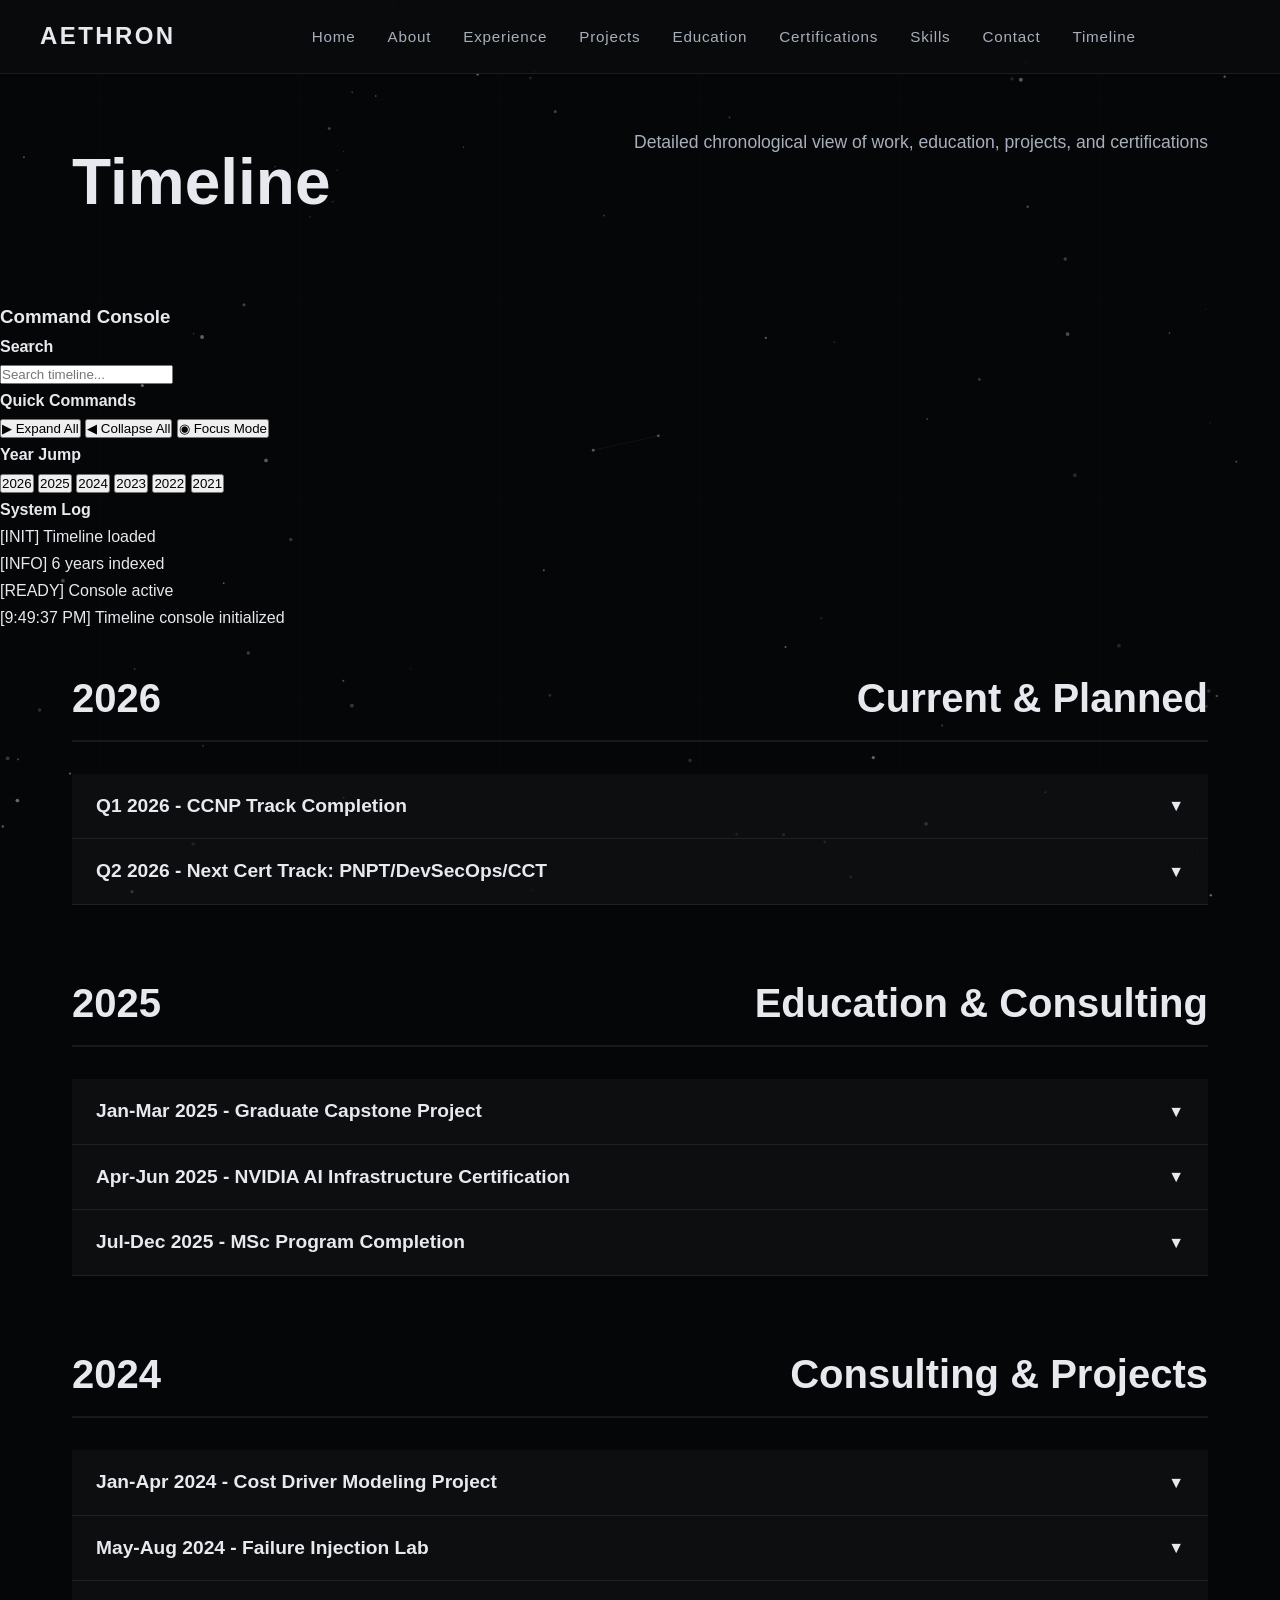
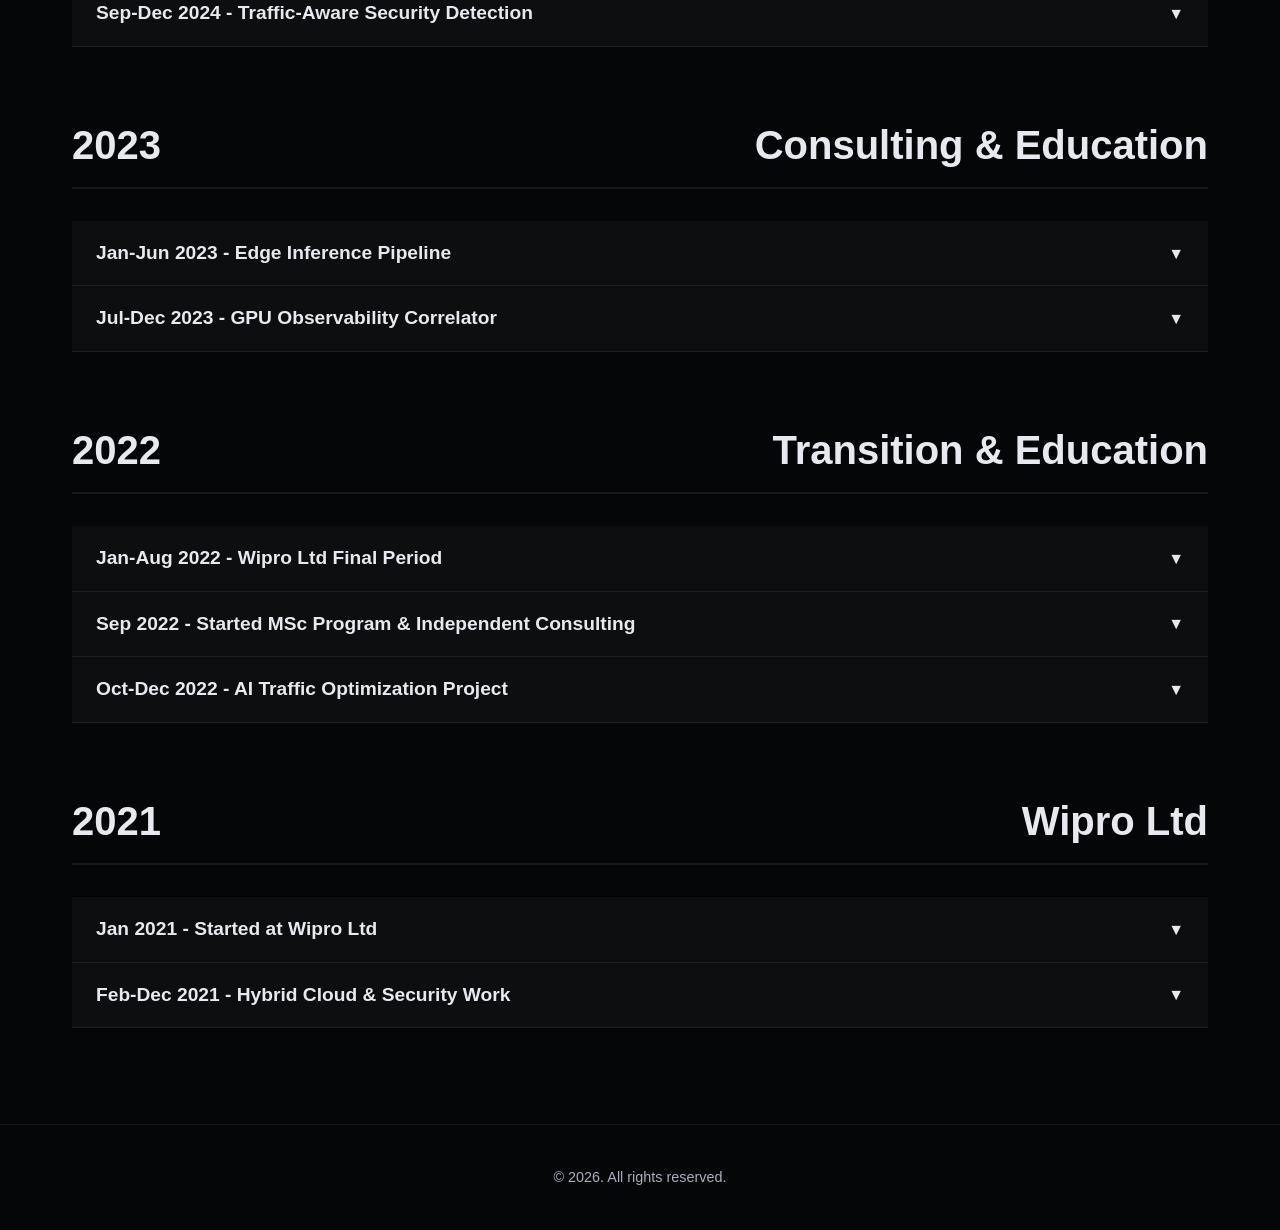
==== commit f61e00d1: "Transform site into JARVIS-style console experience - Remove background mode selector (1/2/3 buttons" ====
--- a/timeline.html
+++ b/timeline.html
@@ -25,13 +25,16 @@
                     <li><a href="timeline.html" class="active">Timeline</a></li>
                 </ul>
             </div>
-            <div class="mode-toggle">
-                <button class="mode-button active" data-mode="compute">1</button>
-                <button class="mode-button" data-mode="fabric">2</button>
-                <button class="mode-button" data-mode="defense">3</button>
-            </div>
+
         </div>
     </nav>
+
+    <!-- HUD Elements -->
+    <div class="hud-corner top-left"></div>
+    <div class="hud-corner top-right"></div>
+    <div class="hud-corner bottom-left"></div>
+    <div class="hud-corner bottom-right"></div>
+    <div class="system-bar"></div>
 
     <div class="timeline-page">
         <div class="timeline-header">
@@ -39,17 +42,53 @@
             <p>Detailed chronological view of work, education, projects, and certifications</p>
         </div>
 
-        <div class="timeline-controls">
-            <a href="index.html" class="back-link">← Back to Portfolio</a>
-            <button class="control-button" id="expand-all">Expand All</button>
-            <button class="control-button" id="collapse-all">Collapse All</button>
-            <button class="control-button" id="toggle-view">Compact View</button>
-        </div>
-
-        <div class="timeline-container" id="timeline">
-            <!-- 2026 -->
-            <div class="year-section">
-                <h2 class="year-header"><span class="year-badge">2026</span> Current & Planned</h2>
+        <!-- Timeline Main Grid: Console + Timeline -->
+        <div class="timeline-main">
+            <!-- Command Console Sidebar -->
+            <aside class="command-console">
+                <h3>Command Console</h3>
+                
+                <div class="console-section">
+                    <h4>Search</h4>
+                    <input type="text" id="timeline-search" placeholder="Search timeline..." />
+                </div>
+                
+                <div class="console-section">
+                    <h4>Quick Commands</h4>
+                    <div class="console-buttons">
+                        <button class="console-btn" id="expand-all">▶ Expand All</button>
+                        <button class="console-btn" id="collapse-all">◀ Collapse All</button>
+                        <button class="console-btn" id="focus-mode">◉ Focus Mode</button>
+                    </div>
+                </div>
+                
+                <div class="console-section">
+                    <h4>Year Jump</h4>
+                    <div class="year-jump-buttons">
+                        <button class="year-jump-btn" data-year="2026">2026</button>
+                        <button class="year-jump-btn" data-year="2025">2025</button>
+                        <button class="year-jump-btn" data-year="2024">2024</button>
+                        <button class="year-jump-btn" data-year="2023">2023</button>
+                        <button class="year-jump-btn" data-year="2022">2022</button>
+                        <button class="year-jump-btn" data-year="2021">2021</button>
+                    </div>
+                </div>
+                
+                <div class="console-section">
+                    <h4>System Log</h4>
+                    <div id="system-log">
+                        <div class="log-entry">[INIT] Timeline loaded</div>
+                        <div class="log-entry">[INFO] 6 years indexed</div>
+                        <div class="log-entry">[READY] Console active</div>
+                    </div>
+                </div>
+            </aside>
+
+            <!-- Timeline Container -->
+            <div class="timeline-container">
+                <!-- 2026 -->
+                <div class="year-section" data-year="2026">
+                    <h2 class="year-header"><span class="year-badge">2026</span> Current & Planned</h2>
                 
                 <div class="month-item">
                     <div class="month-header">
@@ -74,8 +113,8 @@
                             <div class="detail-section">
                                 <h4>Evidence</h4>
                                 <div class="evidence-links">
-                                    <a href="#" class="evidence-link">Lab Repository (Placeholder)</a>
-                                    <a href="#" class="evidence-link">Write-up (Placeholder)</a>
+                                    <a href="#" class="evidence-link">📁 Lab Repository</a>
+                                    <a href="#" class="evidence-link">📄 Write-up</a>
                                 </div>
                             </div>
                         </div>
@@ -108,7 +147,7 @@
             </div>
 
             <!-- 2025 -->
-            <div class="year-section">
+            <div class="year-section" data-year="2025">
                 <h2 class="year-header"><span class="year-badge">2025</span> Education & Consulting</h2>
                 
                 <div class="month-item">
@@ -135,7 +174,7 @@
                             <div class="detail-section">
                                 <h4>Evidence</h4>
                                 <div class="evidence-links">
-                                    <a href="https://github.com/rootuser39" class="evidence-link">GitHub Repository</a>
+                                    <a href="https://github.com/rootuser39" class="evidence-link" target="_blank">📁 GitHub Repository</a>
                                 </div>
                             </div>
                         </div>
@@ -192,7 +231,7 @@
             </div>
 
             <!-- 2024 -->
-            <div class="year-section">
+            <div class="year-section" data-year="2024">
                 <h2 class="year-header"><span class="year-badge">2024</span> Consulting & Projects</h2>
                 
                 <div class="month-item">
@@ -280,7 +319,7 @@
             </div>
 
             <!-- 2023 -->
-            <div class="year-section">
+            <div class="year-section" data-year="2023">
                 <h2 class="year-header"><span class="year-badge">2023</span> Consulting & Education</h2>
                 
                 <div class="month-item">
@@ -343,7 +382,7 @@
             </div>
 
             <!-- 2022 -->
-            <div class="year-section">
+            <div class="year-section" data-year="2022">
                 <h2 class="year-header"><span class="year-badge">2022</span> Transition & Education</h2>
                 
                 <div class="month-item">
@@ -423,7 +462,7 @@
             </div>
 
             <!-- 2021 -->
-            <div class="year-section">
+            <div class="year-section" data-year="2021">
                 <h2 class="year-header"><span class="year-badge">2021</span> Wipro Ltd</h2>
                 
                 <div class="month-item">
@@ -476,10 +515,18 @@
                 </div>
             </div>
         </div>
+        </div>
     </div>
 
+    <!-- HUD Elements -->
+    <div class="hud-corner top-left"></div>
+    <div class="hud-corner top-right"></div>
+    <div class="hud-corner bottom-left"></div>
+    <div class="hud-corner bottom-right"></div>
+    <div class="system-bar"></div>
+
     <!-- Canvas for site-wide background -->
-    <canvas id="particle-canvas"></canvas>
+    <canvas id="canvas-background"></canvas>
 
     <!-- Footer -->
     <footer>
@@ -488,62 +535,5 @@
 
     <!-- JavaScript -->
     <script src="script.js"></script>
-    <script>
-        // Timeline-specific JavaScript
-        const timeline = document.getElementById('timeline');
-        const expandAllBtn = document.getElementById('expand-all');
-        const collapseAllBtn = document.getElementById('collapse-all');
-        const toggleViewBtn = document.getElementById('toggle-view');
-        let isCompactView = false;
-
-        // Toggle individual month items
-        const monthHeaders = document.querySelectorAll('.month-header');
-        monthHeaders.forEach(header => {
-            header.addEventListener('click', () => {
-                const monthItem = header.parentElement;
-                monthItem.classList.toggle('open');
-            });
-        });
-
-        // Expand all sections
-        expandAllBtn.addEventListener('click', () => {
-            const allItems = document.querySelectorAll('.month-item');
-            allItems.forEach(item => item.classList.add('open'));
-        });
-
-        // Collapse all sections
-        collapseAllBtn.addEventListener('click', () => {
-            const allItems = document.querySelectorAll('.month-item');
-            allItems.forEach(item => item.classList.remove('open'));
-        });
-
-        // Toggle compact/detailed view
-        toggleViewBtn.addEventListener('click', () => {
-            isCompactView = !isCompactView;
-            const detailSections = document.querySelectorAll('.detail-section:not(:first-child)');
-            
-            if (isCompactView) {
-                detailSections.forEach(section => section.classList.add('compact-hidden'));
-                toggleViewBtn.textContent = 'Detailed View';
-                toggleViewBtn.classList.add('active');
-            } else {
-                detailSections.forEach(section => section.classList.remove('compact-hidden'));
-                toggleViewBtn.textContent = 'Compact View';
-                toggleViewBtn.classList.remove('active');
-            }
-        });
-
-        // Make timeline sections visible immediately (they're on a separate page)
-        document.querySelectorAll('.year-section').forEach(section => {
-            section.style.opacity = '1';
-            section.style.transform = 'translateY(0)';
-        });
-    </script>
-    
-    <!-- Canvas for site-wide background -->
-    <canvas id="canvas-background"></canvas>
-    
-    <!-- Main script -->
-    <script src="script.js"></script>
 </body>
 </html>
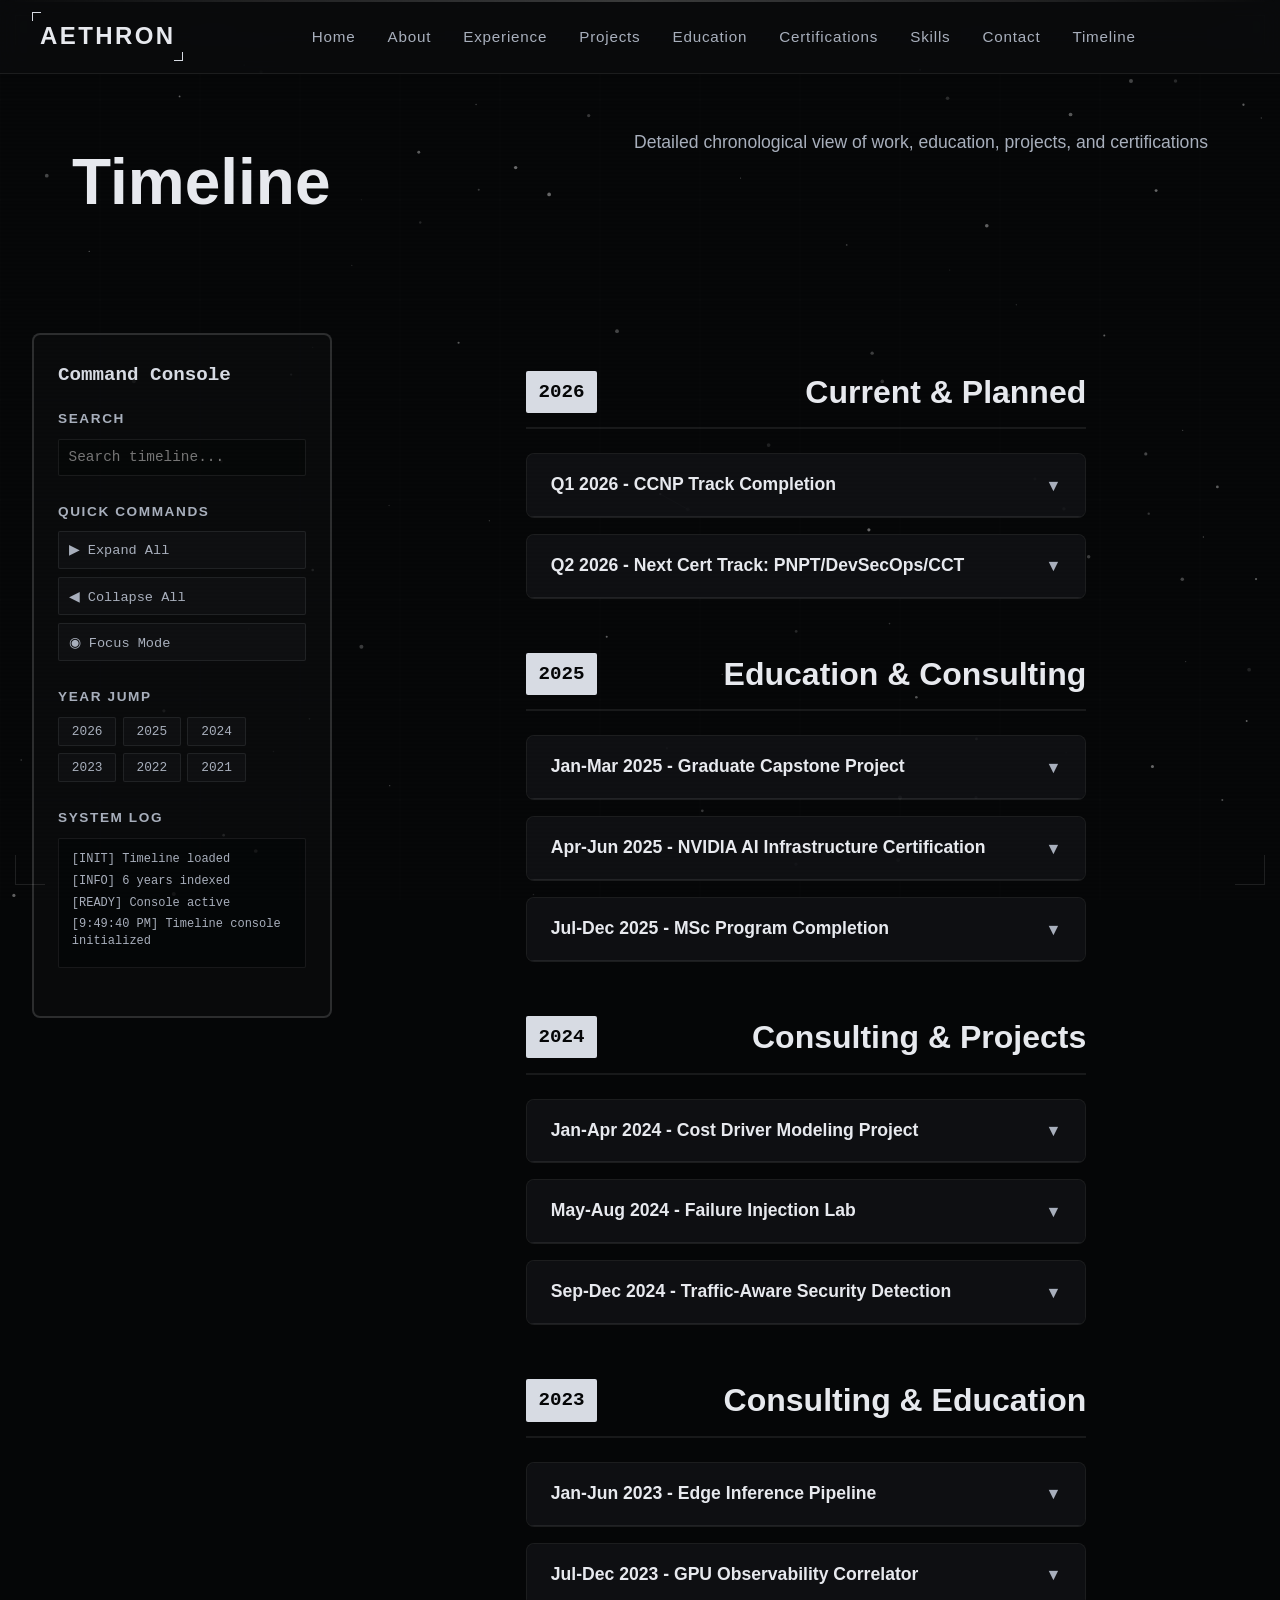
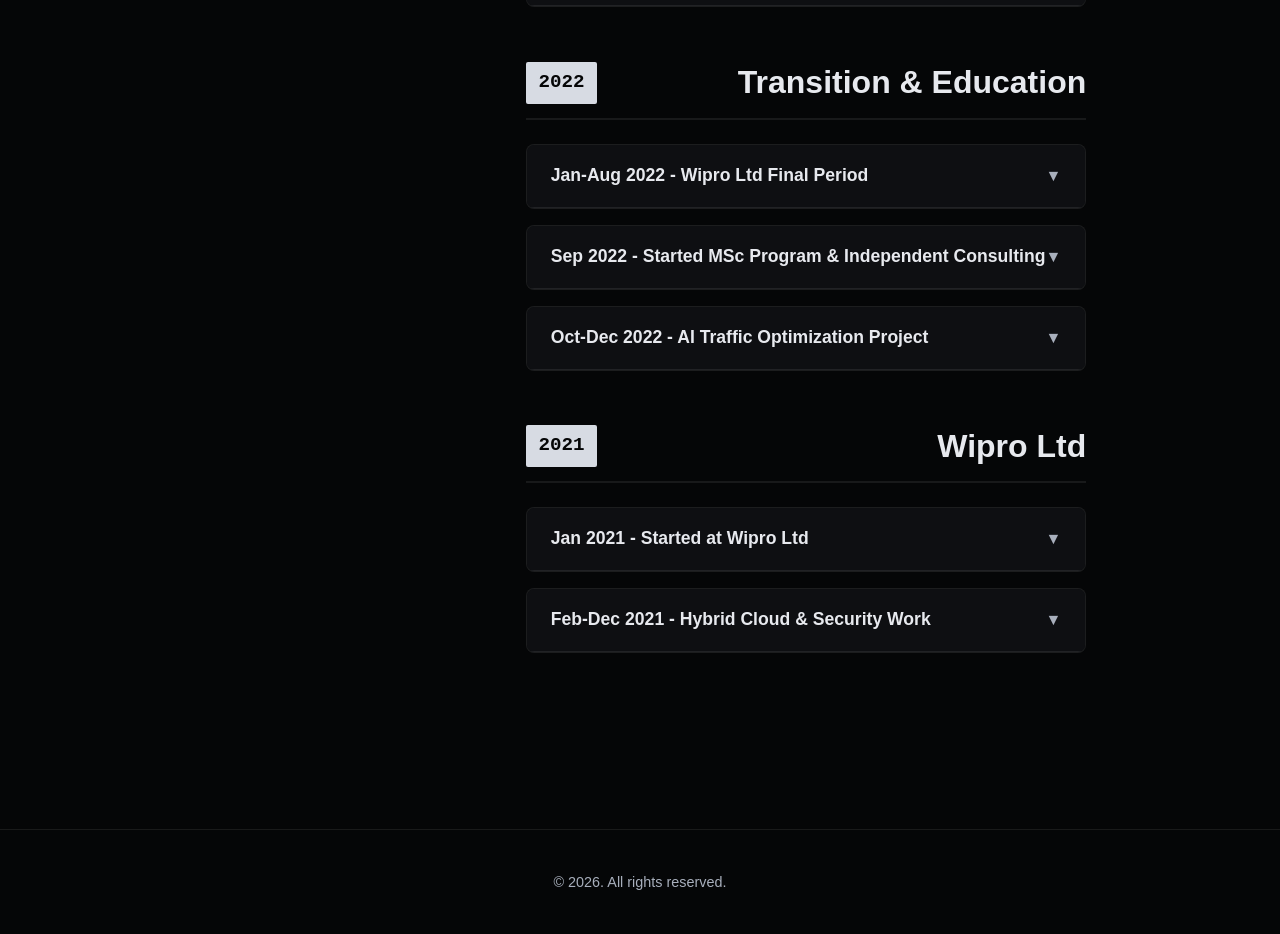
==== commit ab21d532: "Fix code review issues: remove HUD duplication, add /help command, preserve symbols, format CSS, doc" ====
--- a/timeline.html
+++ b/timeline.html
@@ -518,13 +518,6 @@
         </div>
     </div>
 
-    <!-- HUD Elements -->
-    <div class="hud-corner top-left"></div>
-    <div class="hud-corner top-right"></div>
-    <div class="hud-corner bottom-left"></div>
-    <div class="hud-corner bottom-right"></div>
-    <div class="system-bar"></div>
-
     <!-- Canvas for site-wide background -->
     <canvas id="canvas-background"></canvas>
 
--- a/styles.css
+++ b/styles.css
@@ -1158,3 +1158,465 @@
 .compact-mode .month-context h4 {
   margin-bottom: 0;
 }
+
+/* HUD Elements */
+.hud-corner {
+  position: fixed;
+  width: 30px;
+  height: 30px;
+  border: 1px solid rgba(255, 255, 255, 0.1);
+  z-index: 999;
+  pointer-events: none;
+}
+.hud-corner.top-left { top: 15px; left: 15px; border-right: none; border-bottom: none; }
+.hud-corner.top-right { top: 15px; right: 15px; border-left: none; border-bottom: none; }
+.hud-corner.bottom-left { bottom: 15px; left: 15px; border-right: none; border-top: none; }
+.hud-corner.bottom-right { bottom: 15px; right: 15px; border-left: none; border-top: none; }
+
+.system-bar {
+  position: fixed;
+  top: 0;
+  left: 0;
+  right: 0;
+  height: 2px;
+  background: linear-gradient(90deg, transparent 0%, rgba(255, 255, 255, 0.1) 20%, rgba(255, 255, 255, 0.2) 50%, rgba(255, 255, 255, 0.1) 80%, transparent 100%);
+  z-index: 1001;
+  animation: systemPulse 4s ease-in-out infinite;
+}
+
+@keyframes systemPulse {
+  0%, 100% { opacity: 0.3; }
+  50% { opacity: 0.6; }
+}
+
+body::after {
+  content: '';
+  position: fixed;
+  top: 0;
+  left: 0;
+  width: 100%;
+  height: 100%;
+  background: linear-gradient(to bottom, transparent 50%, rgba(255, 255, 255, 0.01) 50%);
+  background-size: 100% 4px;
+  z-index: 998;
+  pointer-events: none;
+  opacity: 0.5;
+}
+
+/* Corner brackets for logo */
+.nav-logo::before,
+.nav-logo::after {
+  content: '';
+  position: absolute;
+  width: 8px;
+  height: 8px;
+  border: 1px solid var(--highlight);
+}
+.nav-logo::before { top: -4px; left: -8px; border-right: none; border-bottom: none; }
+.nav-logo::after { bottom: -4px; right: -8px; border-left: none; border-top: none; }
+
+.nav-logo { position: relative; }
+
+/* Agent Section */
+#agent { padding: 4rem 2rem; }
+
+.agent-container {
+  display: grid;
+  grid-template-columns: 1fr;
+  gap: 3rem;
+  max-width: 1200px;
+  margin: 0 auto;
+}
+
+.agent-panel {
+  background: var(--surface);
+  border: 2px solid var(--border-strong);
+  border-radius: 8px;
+  padding: 2rem;
+  position: relative;
+  overflow: hidden;
+}
+
+.agent-panel::before {
+  content: '';
+  position: absolute;
+  top: 50%;
+  left: 50%;
+  width: 200%;
+  height: 200%;
+  background: conic-gradient(from 0deg, transparent 0deg, rgba(255, 255, 255, 0.02) 90deg, transparent 180deg);
+  transform: translate(-50%, -50%) rotate(0deg);
+  animation: radarSweep 8s linear infinite;
+  pointer-events: none;
+  z-index: 0;
+}
+
+@keyframes radarSweep {
+  from { transform: translate(-50%, -50%) rotate(0deg); }
+  to { transform: translate(-50%, -50%) rotate(360deg); }
+}
+
+.agent-panel > * { 
+  position: relative; 
+  z-index: 1; 
+}
+
+.agent-panel h3 { 
+  color: var(--highlight); 
+  font-size: 1.8rem; 
+  font-weight: 600; 
+  margin-bottom: 0.5rem; 
+  font-family: 'Courier New', Courier, monospace; 
+}
+
+.agent-panel-subtitle { 
+  color: var(--text-muted); 
+  font-size: 0.95rem; 
+  margin-bottom: 1.5rem; 
+}
+
+.agent-messages {
+  background: rgba(0, 0, 0, 0.3);
+  border: 1px solid var(--border);
+  border-radius: 4px;
+  padding: 1rem;
+  min-height: 200px;
+  max-height: 300px;
+  overflow-y: auto;
+  margin-bottom: 1rem;
+  font-family: 'Courier New', Courier, monospace;
+  font-size: 0.9rem;
+}
+
+.agent-message {
+  margin-bottom: 0.8rem;
+  padding: 0.5rem;
+  border-radius: 2px;
+  line-height: 1.5;
+}
+
+.system-message {
+  background: rgba(255, 255, 255, 0.05);
+  color: var(--text-muted);
+  border-left: 2px solid var(--highlight);
+}
+
+.user-message {
+  background: rgba(255, 255, 255, 0.08);
+  color: var(--text-primary);
+  text-align: right;
+  border-right: 2px solid var(--highlight);
+}
+
+.command-chips {
+  display: flex;
+  gap: 0.5rem;
+  flex-wrap: wrap;
+  margin-bottom: 1rem;
+}
+
+.command-chip {
+  padding: 0.4rem 0.8rem;
+  background: var(--surface-2);
+  border: 1px solid var(--border);
+  border-radius: 2px;
+  font-size: 0.85rem;
+  font-family: 'Courier New', Courier, monospace;
+  color: var(--text-muted);
+  cursor: pointer;
+  transition: var(--transition-smooth);
+}
+
+.command-chip:hover {
+  background: rgba(255, 255, 255, 0.1);
+  border-color: var(--highlight);
+  color: var(--highlight);
+}
+
+.agent-input-group { display: flex; gap: 0.5rem; }
+
+#agent-input {
+  flex: 1;
+  padding: 0.8rem;
+  background: rgba(0, 0, 0, 0.3);
+  border: 1px solid var(--border);
+  border-radius: 2px;
+  color: var(--text-primary);
+  font-family: 'Courier New', Courier, monospace;
+  font-size: 0.95rem;
+}
+
+#agent-input:focus { outline: none; border-color: var(--highlight); }
+
+#agent-send {
+  padding: 0.8rem 1.5rem;
+  background: var(--highlight);
+  color: var(--bg-primary);
+  border: none;
+  border-radius: 2px;
+  font-weight: 600;
+  font-family: 'Courier New', Courier, monospace;
+  cursor: pointer;
+  transition: var(--transition-smooth);
+}
+
+#agent-send:hover { background: var(--text-primary); }
+
+.agent-note {
+  margin-top: 1rem;
+  padding: 0.8rem;
+  background: rgba(255, 255, 255, 0.02);
+  border-left: 2px solid var(--border);
+  font-size: 0.85rem;
+  color: var(--text-muted);
+  font-family: 'Courier New', Courier, monospace;
+}
+
+.services-grid {
+  display: grid;
+  grid-template-columns: repeat(auto-fit, minmax(280px, 1fr));
+  gap: 2rem;
+}
+
+.service-card {
+  background: var(--surface);
+  border: 2px solid var(--border);
+  border-radius: 8px;
+  padding: 2rem;
+  position: relative;
+  transition: var(--transition-smooth);
+}
+
+.service-card::before,
+.service-card::after {
+  content: '';
+  position: absolute;
+  width: 8px;
+  height: 8px;
+  border: 1px solid var(--border-strong);
+  transition: var(--transition-smooth);
+}
+
+.service-card::before { top: 8px; left: 8px; border-right: none; border-bottom: none; }
+.service-card::after { bottom: 8px; right: 8px; border-left: none; border-top: none; }
+
+.service-card:hover {
+  border-color: var(--border-strong);
+  box-shadow: var(--shadow-card);
+  transform: translateY(-4px);
+}
+
+.service-card:hover::before,
+.service-card:hover::after { border-color: var(--highlight); }
+
+.service-icon { font-size: 2rem; margin-bottom: 1rem; }
+.service-card h3 { color: var(--highlight); font-size: 1.3rem; font-weight: 600; margin-bottom: 1rem; }
+.service-card p { color: var(--text-muted); line-height: 1.6; font-size: 0.95rem; margin-bottom: 0.8rem; }
+.service-label { font-weight: 600; color: var(--text-primary); font-size: 0.85rem; text-transform: uppercase; letter-spacing: 0.05rem; display: block; margin-top: 0.5rem; }
+
+/* Timeline Console */
+.timeline-main {
+  display: grid;
+  grid-template-columns: 300px 1fr;
+  gap: 2rem;
+  max-width: 1400px;
+  margin: 0 auto;
+  padding: 2rem;
+}
+
+.command-console {
+  background: var(--surface);
+  border: 2px solid var(--border-strong);
+  border-radius: 8px;
+  padding: 1.5rem;
+  height: fit-content;
+  position: sticky;
+  top: 100px;
+}
+
+.command-console h3 { color: var(--highlight); font-size: 1.2rem; font-weight: 600; margin-bottom: 1rem; font-family: 'Courier New', Courier, monospace; }
+
+.console-section { margin-bottom: 1.5rem; }
+.console-section h4 { color: var(--text-muted); font-size: 0.85rem; font-weight: 600; text-transform: uppercase; letter-spacing: 0.1rem; margin-bottom: 0.5rem; }
+
+#timeline-search {
+  width: 100%;
+  padding: 0.6rem;
+  background: rgba(0, 0, 0, 0.3);
+  border: 1px solid var(--border);
+  border-radius: 2px;
+  color: var(--text-primary);
+  font-family: 'Courier New', Courier, monospace;
+  font-size: 0.9rem;
+}
+
+#timeline-search:focus { outline: none; border-color: var(--highlight); }
+
+.console-buttons { display: flex; flex-direction: column; gap: 0.5rem; }
+
+.console-btn {
+  padding: 0.6rem;
+  background: var(--surface-2);
+  border: 1px solid var(--border);
+  border-radius: 2px;
+  color: var(--text-muted);
+  font-family: 'Courier New', Courier, monospace;
+  font-size: 0.85rem;
+  cursor: pointer;
+  transition: var(--transition-smooth);
+  text-align: left;
+}
+
+.console-btn:hover,
+.console-btn.active {
+  background: rgba(255, 255, 255, 0.1);
+  border-color: var(--highlight);
+  color: var(--highlight);
+}
+
+.year-jump-buttons { display: flex; flex-wrap: wrap; gap: 0.4rem; }
+
+.year-jump-btn {
+  padding: 0.4rem 0.8rem;
+  background: var(--surface-2);
+  border: 1px solid var(--border);
+  border-radius: 2px;
+  color: var(--text-muted);
+  font-family: 'Courier New', Courier, monospace;
+  font-size: 0.8rem;
+  cursor: pointer;
+  transition: var(--transition-smooth);
+}
+
+.year-jump-btn:hover {
+  background: rgba(255, 255, 255, 0.1);
+  border-color: var(--highlight);
+  color: var(--highlight);
+}
+
+#system-log {
+  background: rgba(0, 0, 0, 0.4);
+  border: 1px solid var(--border);
+  border-radius: 2px;
+  padding: 0.8rem;
+  max-height: 200px;
+  overflow-y: auto;
+  font-family: 'Courier New', Courier, monospace;
+  font-size: 0.75rem;
+}
+
+.log-entry { color: var(--text-muted); margin-bottom: 0.3rem; line-height: 1.4; }
+
+.timeline-container { margin-bottom: 4rem; }
+
+.year-section { margin-bottom: 3rem; }
+
+.year-header {
+  font-size: 2rem;
+  color: var(--text-primary);
+  margin-bottom: 1.5rem;
+  padding-bottom: 0.5rem;
+  border-bottom: 2px solid var(--border);
+  display: flex;
+  align-items: center;
+  gap: 1rem;
+}
+
+.year-badge {
+  background: var(--highlight);
+  color: var(--bg-primary);
+  padding: 0.3rem 0.8rem;
+  border-radius: 2px;
+  font-size: 1.2rem;
+  font-weight: 700;
+  font-family: 'Courier New', Courier, monospace;
+}
+
+.month-item {
+  background: var(--surface);
+  border: 1px solid var(--border);
+  border-radius: 8px;
+  margin-bottom: 1rem;
+  overflow: hidden;
+  transition: var(--transition-smooth);
+}
+
+.month-header {
+  padding: 1rem 1.5rem;
+  background: var(--surface-2);
+  cursor: pointer;
+  display: flex;
+  justify-content: space-between;
+  align-items: center;
+  transition: var(--transition-smooth);
+}
+
+.month-header:hover { background: rgba(255, 255, 255, 0.05); }
+
+.month-title { font-size: 1.1rem; font-weight: 600; color: var(--text-primary); }
+.month-toggle { color: var(--text-muted); font-size: 1rem; transition: transform 0.3s ease; }
+
+.month-item.open .month-toggle { transform: rotate(180deg); }
+
+.month-content {
+  max-height: 0;
+  overflow: hidden;
+  transition: max-height 0.3s ease, opacity 0.3s ease;
+  opacity: 0;
+}
+
+.month-item.open .month-content {
+  max-height: 2000px;
+  opacity: 1;
+  padding: 1.5rem;
+}
+
+.month-details { display: flex; flex-direction: column; gap: 1.5rem; }
+
+.detail-section h4 { color: var(--highlight); font-size: 0.95rem; font-weight: 600; margin-bottom: 0.5rem; text-transform: uppercase; letter-spacing: 0.1rem; }
+.detail-section p { color: var(--text-muted); line-height: 1.7; }
+.detail-section ul { list-style: none; padding: 0; margin: 0; }
+.detail-section li { color: var(--text-muted); line-height: 1.7; padding-left: 1.5rem; position: relative; margin-bottom: 0.5rem; }
+.detail-section li::before { content: '▸'; position: absolute; left: 0; color: var(--highlight); font-weight: bold; }
+
+.evidence-links { display: flex; gap: 1rem; flex-wrap: wrap; }
+
+.evidence-link {
+  display: inline-flex;
+  align-items: center;
+  gap: 0.5rem;
+  padding: 0.5rem 1rem;
+  background: var(--surface-2);
+  color: var(--highlight);
+  text-decoration: none;
+  border: 1px solid var(--border);
+  border-radius: 4px;
+  font-size: 0.85rem;
+  transition: var(--transition-smooth);
+}
+
+.evidence-link:hover {
+  background: rgba(255, 255, 255, 0.05);
+  border-color: var(--border-strong);
+  color: var(--text-primary);
+}
+
+body.focus-mode #canvas-background { opacity: 0.2; }
+body.focus-mode .system-bar,
+body.focus-mode .hud-corner { display: none; }
+body.focus-mode .command-console { opacity: 0.5; }
+
+@media (max-width: 992px) {
+  .timeline-main { grid-template-columns: 1fr; }
+  .command-console { position: relative; top: 0; }
+}
+
+@media (max-width: 768px) {
+  .services-grid { grid-template-columns: 1fr; }
+  .agent-container { grid-template-columns: 1fr; }
+}
+
+@media (prefers-reduced-motion: reduce) {
+  .system-bar { animation: none !important; }
+  .agent-panel::before { animation: none !important; }
+}
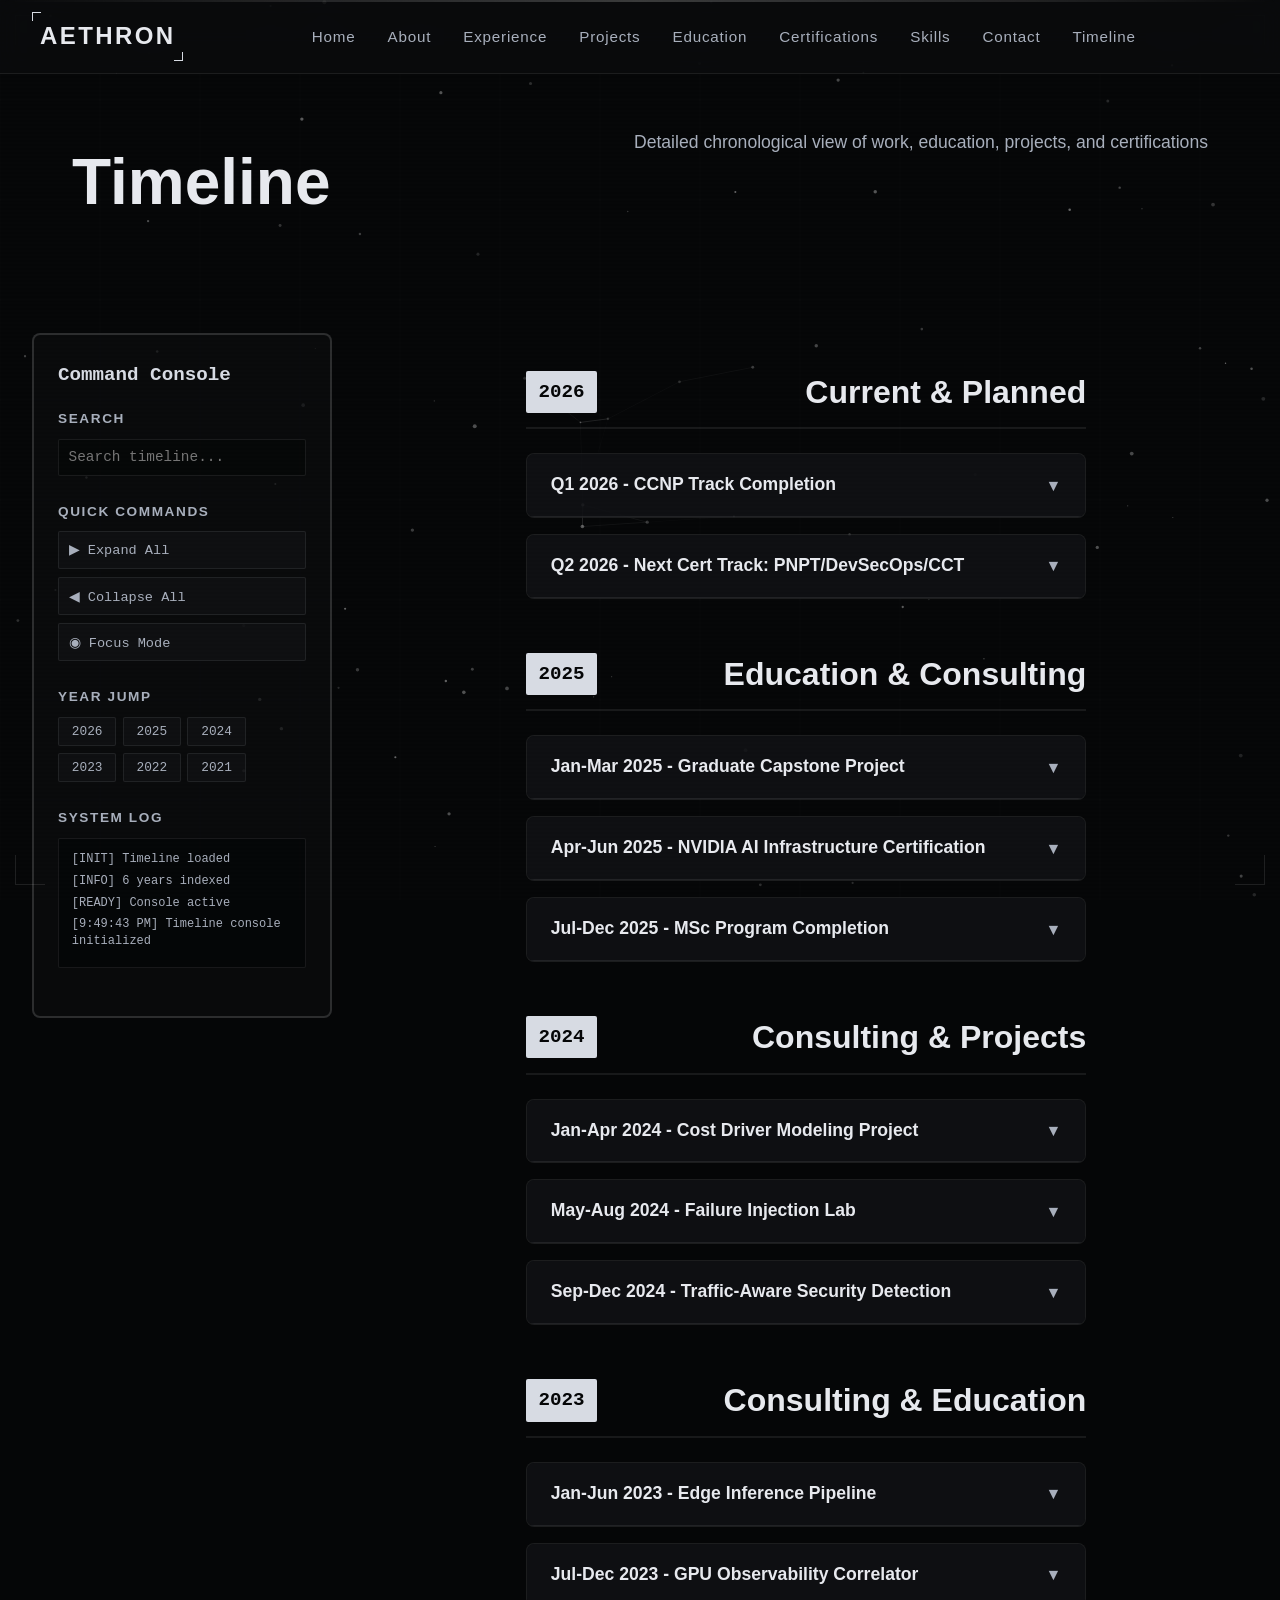
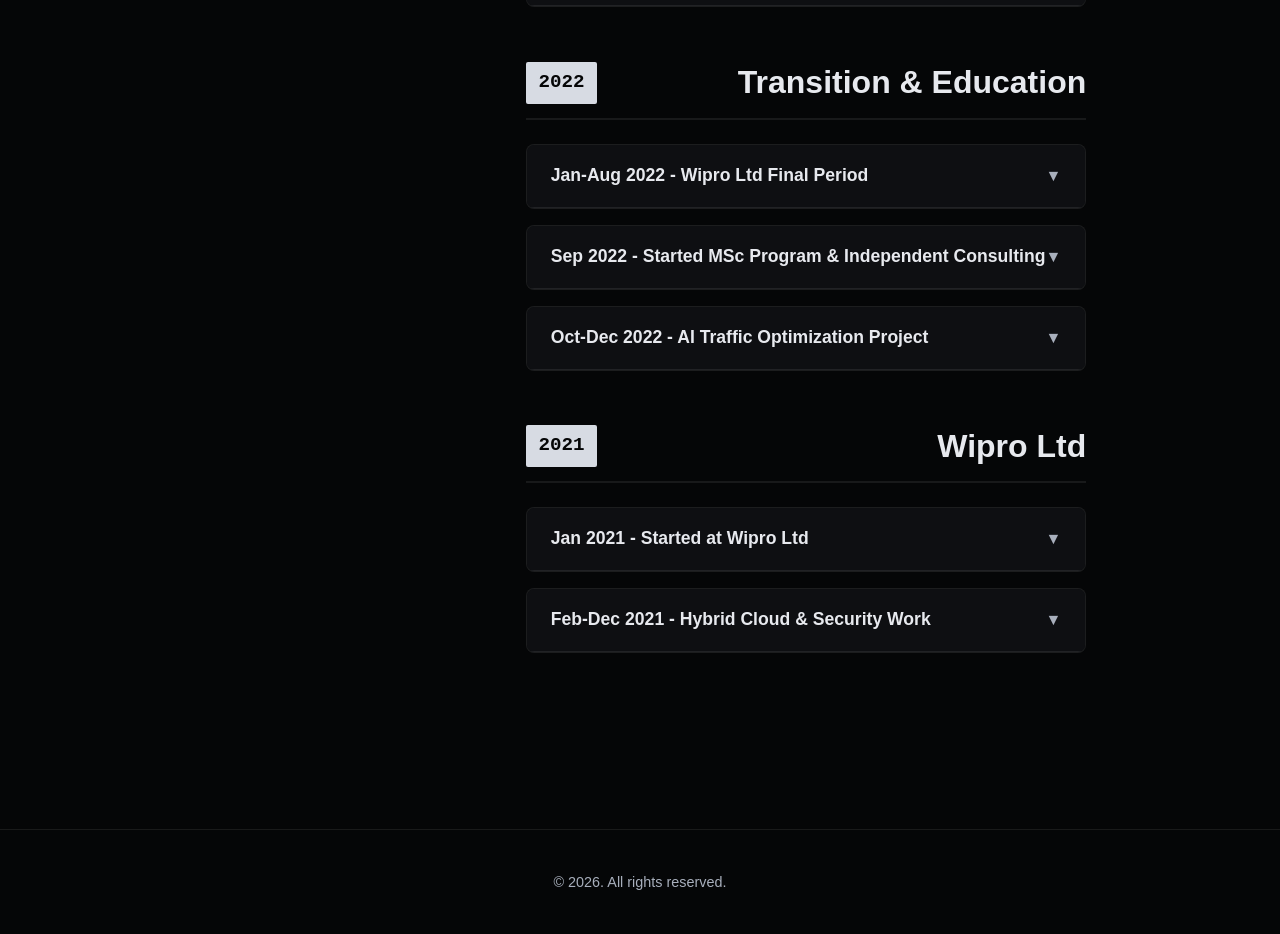
==== commit 9f7091ee: "Address final code review issues: optimize loops, enhance API docs, fix button text handling - Updat" ====
--- a/timeline.html
+++ b/timeline.html
@@ -56,9 +56,9 @@
                 <div class="console-section">
                     <h4>Quick Commands</h4>
                     <div class="console-buttons">
-                        <button class="console-btn" id="expand-all">▶ Expand All</button>
-                        <button class="console-btn" id="collapse-all">◀ Collapse All</button>
-                        <button class="console-btn" id="focus-mode">◉ Focus Mode</button>
+                        <button class="console-btn" id="expand-all"><span class="btn-symbol">▶</span> Expand All</button>
+                        <button class="console-btn" id="collapse-all"><span class="btn-symbol">◀</span> Collapse All</button>
+                        <button class="console-btn" id="focus-mode"><span class="btn-symbol">◉</span> <span class="btn-text">Focus Mode</span></button>
                     </div>
                 </div>
                 
@@ -113,8 +113,8 @@
                             <div class="detail-section">
                                 <h4>Evidence</h4>
                                 <div class="evidence-links">
-                                    <a href="#" class="evidence-link">📁 Lab Repository</a>
-                                    <a href="#" class="evidence-link">📄 Write-up</a>
+                                    <a href="https://github.com/rootuser39" class="evidence-link" target="_blank" rel="noopener noreferrer">📁 Lab Repository (Coming Soon)</a>
+                                    <a href="https://github.com/rootuser39" class="evidence-link" target="_blank" rel="noopener noreferrer">📄 Write-up (Coming Soon)</a>
                                 </div>
                             </div>
                         </div>
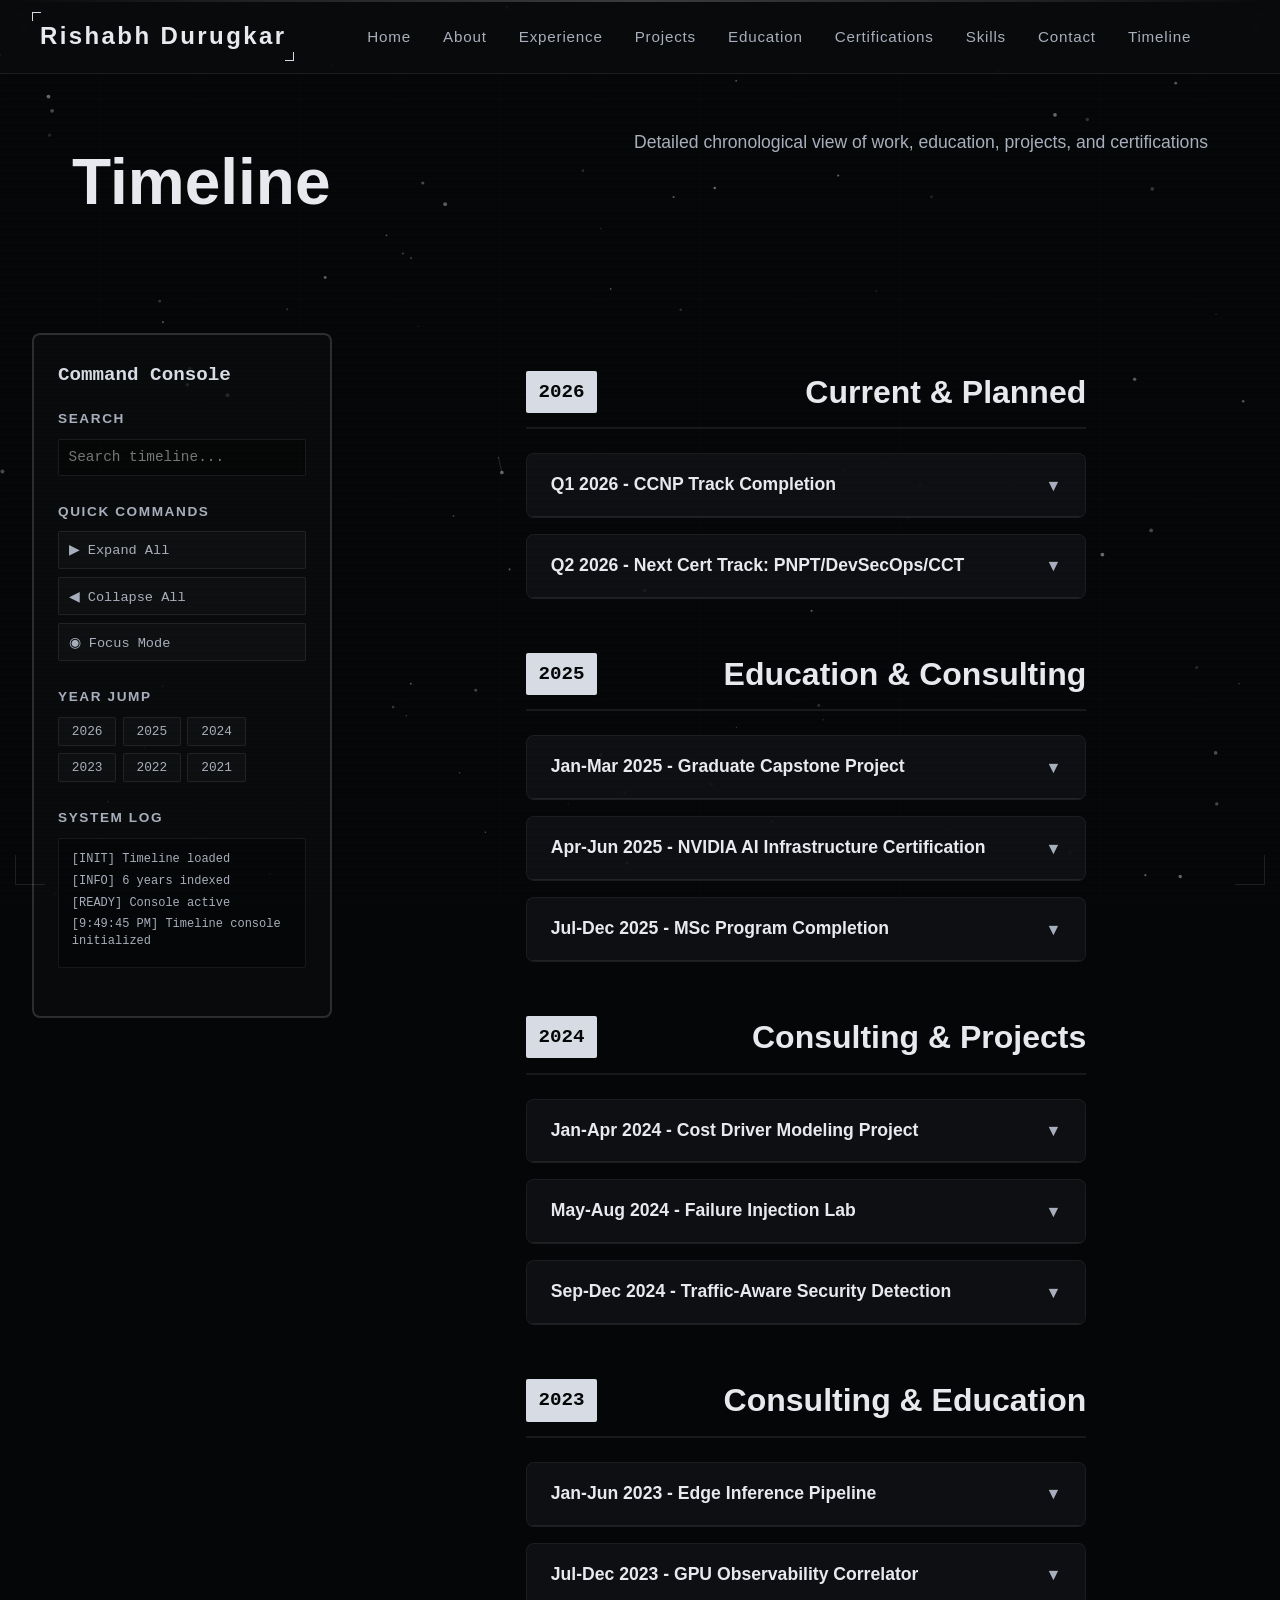
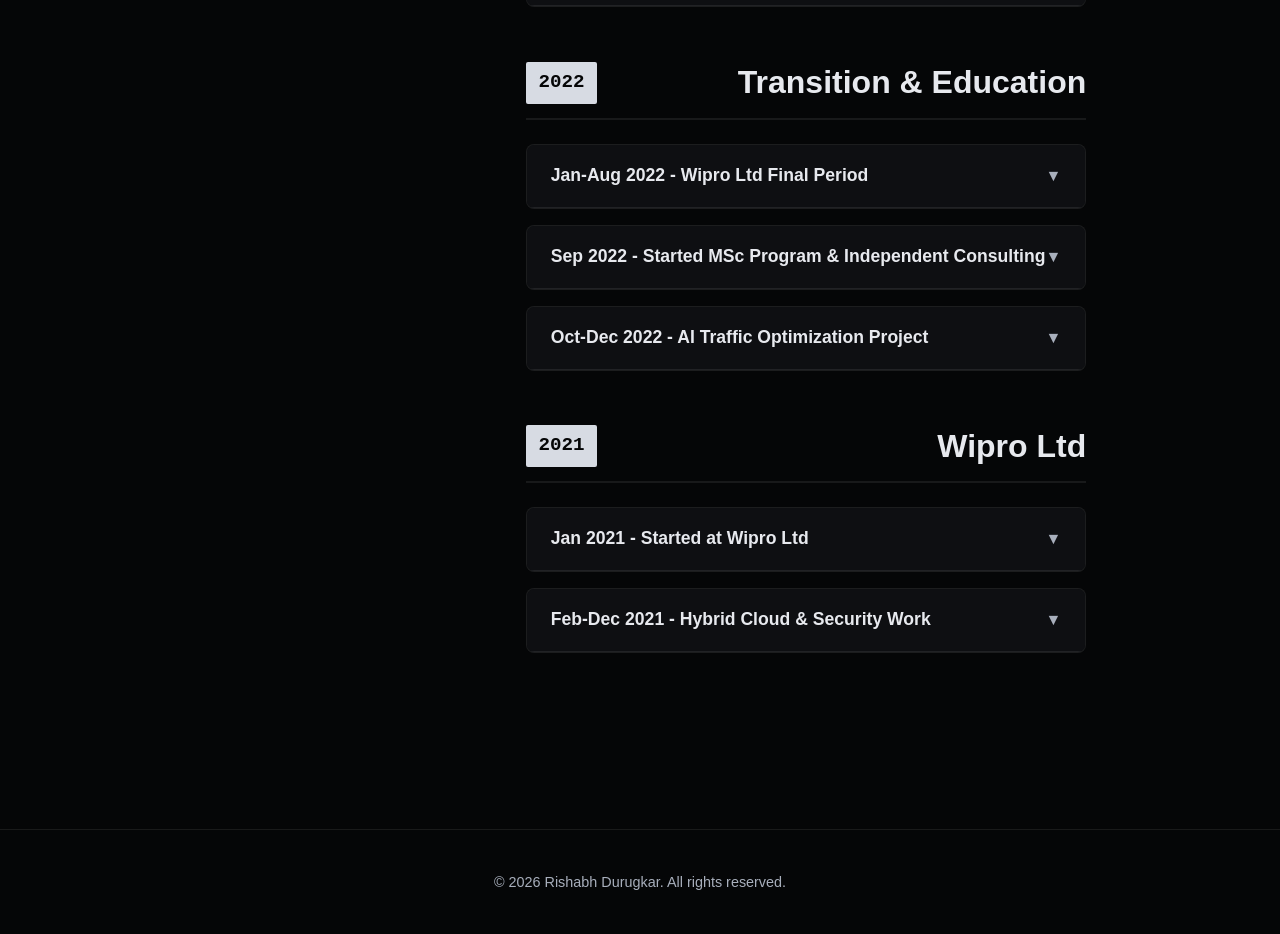
==== commit 484712fa: "Transform to personal portfolio: brand, interface, and remove services Co-authored-by: rootuser39 <5" ====
--- a/timeline.html
+++ b/timeline.html
@@ -3,15 +3,15 @@
 <head>
     <meta charset="UTF-8">
     <meta name="viewport" content="width=device-width, initial-scale=1.0">
-    <meta name="description" content="Detailed timeline of professional experience, education, and certifications">
-    <title>Timeline - AETHRON</title>
+    <meta name="description" content="Detailed timeline of Rishabh Durugkar's professional experience, education, and certifications">
+    <title>Timeline - Rishabh Durugkar</title>
     <link rel="stylesheet" href="styles.css">
 </head>
 <body>
     <!-- Glass Navigation Bar with Mode Toggle -->
     <nav class="navbar">
         <div class="nav-content">
-            <a href="index.html#hero" class="nav-logo">AETHRON</a>
+            <a href="index.html#hero" class="nav-logo">Rishabh Durugkar</a>
             <div class="nav-center">
                 <ul class="nav-links">
                     <li><a href="index.html#hero">Home</a></li>
@@ -523,7 +523,7 @@
 
     <!-- Footer -->
     <footer>
-        <p>&copy; 2026. All rights reserved.</p>
+        <p>&copy; 2026 Rishabh Durugkar. All rights reserved.</p>
     </footer>
 
     <!-- JavaScript -->
--- a/styles.css
+++ b/styles.css
@@ -1220,15 +1220,25 @@
 /* Agent Section */
 #agent { padding: 4rem 2rem; }
 
-.agent-container {
+/* === INTERFACE SECTION === */
+.interface-subtitle {
+  text-align: center;
+  color: var(--text-muted);
+  font-size: 1rem;
+  margin-top: -2rem;
+  margin-bottom: 3rem;
+}
+
+.interface-container {
   display: grid;
-  grid-template-columns: 1fr;
-  gap: 3rem;
+  grid-template-columns: 1fr 1fr;
+  gap: 2rem;
   max-width: 1200px;
   margin: 0 auto;
 }
 
-.agent-panel {
+/* Command Palette Panel */
+.command-palette-panel {
   background: var(--surface);
   border: 2px solid var(--border-strong);
   border-radius: 8px;
@@ -1237,7 +1247,7 @@
   overflow: hidden;
 }
 
-.agent-panel::before {
+.command-palette-panel::before {
   content: '';
   position: absolute;
   top: 50%;
@@ -1256,26 +1266,90 @@
   to { transform: translate(-50%, -50%) rotate(360deg); }
 }
 
-.agent-panel > * { 
+.command-palette-panel > * { 
   position: relative; 
   z-index: 1; 
 }
 
-.agent-panel h3 { 
+.command-palette-panel h3,
+.system-status-panel h3 { 
   color: var(--highlight); 
-  font-size: 1.8rem; 
+  font-size: 1.5rem; 
   font-weight: 600; 
   margin-bottom: 0.5rem; 
   font-family: 'Courier New', Courier, monospace; 
 }
 
-.agent-panel-subtitle { 
+.panel-subtitle { 
   color: var(--text-muted); 
-  font-size: 0.95rem; 
+  font-size: 0.9rem; 
   margin-bottom: 1.5rem; 
 }
 
-.agent-messages {
+.command-input-group { 
+  display: flex; 
+  gap: 0.5rem;
+  margin-bottom: 1rem;
+}
+
+#command-input {
+  flex: 1;
+  padding: 0.8rem;
+  background: rgba(0, 0, 0, 0.3);
+  border: 1px solid var(--border);
+  border-radius: 2px;
+  color: var(--text-primary);
+  font-family: 'Courier New', Courier, monospace;
+  font-size: 0.9rem;
+}
+
+#command-input:focus { 
+  outline: none; 
+  border-color: var(--highlight); 
+}
+
+#command-send {
+  padding: 0.8rem 1.5rem;
+  background: var(--highlight);
+  color: var(--bg-primary);
+  border: none;
+  border-radius: 2px;
+  font-weight: 600;
+  font-family: 'Courier New', Courier, monospace;
+  cursor: pointer;
+  transition: var(--transition-smooth);
+}
+
+#command-send:hover { 
+  background: var(--text-primary); 
+}
+
+.command-chips {
+  display: flex;
+  gap: 0.5rem;
+  flex-wrap: wrap;
+  margin-bottom: 1rem;
+}
+
+.command-chip {
+  padding: 0.4rem 0.8rem;
+  background: var(--surface-2);
+  border: 1px solid var(--border);
+  border-radius: 2px;
+  font-size: 0.85rem;
+  font-family: 'Courier New', Courier, monospace;
+  color: var(--text-muted);
+  cursor: pointer;
+  transition: var(--transition-smooth);
+}
+
+.command-chip:hover {
+  background: rgba(255, 255, 255, 0.1);
+  border-color: var(--highlight);
+  color: var(--highlight);
+}
+
+.command-output {
   background: rgba(0, 0, 0, 0.3);
   border: 1px solid var(--border);
   border-radius: 4px;
@@ -1283,136 +1357,99 @@
   min-height: 200px;
   max-height: 300px;
   overflow-y: auto;
-  margin-bottom: 1rem;
   font-family: 'Courier New', Courier, monospace;
   font-size: 0.9rem;
 }
 
-.agent-message {
+.output-message {
   margin-bottom: 0.8rem;
   padding: 0.5rem;
   border-radius: 2px;
   line-height: 1.5;
 }
 
-.system-message {
+.output-message.system-message {
   background: rgba(255, 255, 255, 0.05);
   color: var(--text-muted);
   border-left: 2px solid var(--highlight);
 }
 
-.user-message {
+.output-message.user-message {
   background: rgba(255, 255, 255, 0.08);
   color: var(--text-primary);
   text-align: right;
   border-right: 2px solid var(--highlight);
 }
 
-.command-chips {
-  display: flex;
+/* System Status Panel */
+.system-status-panel {
+  background: var(--surface);
+  border: 2px solid var(--border-strong);
+  border-radius: 8px;
+  padding: 2rem;
+}
+
+.status-widgets {
+  display: flex;
+  flex-direction: column;
+  gap: 1.5rem;
+}
+
+.status-widget {
+  background: rgba(0, 0, 0, 0.2);
+  border: 1px solid var(--border);
+  border-radius: 4px;
+  padding: 1rem;
+}
+
+.widget-header {
+  display: flex;
+  align-items: center;
   gap: 0.5rem;
-  flex-wrap: wrap;
   margin-bottom: 1rem;
-}
-
-.command-chip {
-  padding: 0.4rem 0.8rem;
-  background: var(--surface-2);
-  border: 1px solid var(--border);
-  border-radius: 2px;
+  padding-bottom: 0.5rem;
+  border-bottom: 1px solid var(--border);
+}
+
+.widget-icon {
+  color: var(--highlight);
+  font-size: 1rem;
+}
+
+.widget-title {
+  color: var(--highlight);
+  font-family: 'Courier New', Courier, monospace;
+  font-weight: 600;
+  font-size: 1rem;
+  text-transform: uppercase;
+  letter-spacing: 0.1rem;
+}
+
+.widget-metrics {
+  display: flex;
+  flex-direction: column;
+  gap: 0.8rem;
+}
+
+.metric {
+  display: flex;
+  justify-content: space-between;
+  align-items: center;
+  padding: 0.4rem 0;
+}
+
+.metric-label {
+  color: var(--text-muted);
   font-size: 0.85rem;
   font-family: 'Courier New', Courier, monospace;
-  color: var(--text-muted);
-  cursor: pointer;
-  transition: var(--transition-smooth);
-}
-
-.command-chip:hover {
-  background: rgba(255, 255, 255, 0.1);
-  border-color: var(--highlight);
-  color: var(--highlight);
-}
-
-.agent-input-group { display: flex; gap: 0.5rem; }
-
-#agent-input {
-  flex: 1;
-  padding: 0.8rem;
-  background: rgba(0, 0, 0, 0.3);
-  border: 1px solid var(--border);
-  border-radius: 2px;
-  color: var(--text-primary);
+}
+
+.metric-value {
+  color: var(--text-primary);
+  font-size: 0.85rem;
   font-family: 'Courier New', Courier, monospace;
-  font-size: 0.95rem;
-}
-
-#agent-input:focus { outline: none; border-color: var(--highlight); }
-
-#agent-send {
-  padding: 0.8rem 1.5rem;
-  background: var(--highlight);
-  color: var(--bg-primary);
-  border: none;
-  border-radius: 2px;
-  font-weight: 600;
-  font-family: 'Courier New', Courier, monospace;
-  cursor: pointer;
-  transition: var(--transition-smooth);
-}
-
-#agent-send:hover { background: var(--text-primary); }
-
-.agent-note {
-  margin-top: 1rem;
-  padding: 0.8rem;
-  background: rgba(255, 255, 255, 0.02);
-  border-left: 2px solid var(--border);
-  font-size: 0.85rem;
-  color: var(--text-muted);
-  font-family: 'Courier New', Courier, monospace;
-}
-
-.services-grid {
-  display: grid;
-  grid-template-columns: repeat(auto-fit, minmax(280px, 1fr));
-  gap: 2rem;
-}
-
-.service-card {
-  background: var(--surface);
-  border: 2px solid var(--border);
-  border-radius: 8px;
-  padding: 2rem;
-  position: relative;
-  transition: var(--transition-smooth);
-}
-
-.service-card::before,
-.service-card::after {
-  content: '';
-  position: absolute;
-  width: 8px;
-  height: 8px;
-  border: 1px solid var(--border-strong);
-  transition: var(--transition-smooth);
-}
-
-.service-card::before { top: 8px; left: 8px; border-right: none; border-bottom: none; }
-.service-card::after { bottom: 8px; right: 8px; border-left: none; border-top: none; }
-
-.service-card:hover {
-  border-color: var(--border-strong);
-  box-shadow: var(--shadow-card);
-  transform: translateY(-4px);
-}
-
-.service-card:hover::before,
-.service-card:hover::after { border-color: var(--highlight); }
-
-.service-icon { font-size: 2rem; margin-bottom: 1rem; }
-.service-card h3 { color: var(--highlight); font-size: 1.3rem; font-weight: 600; margin-bottom: 1rem; }
-.service-card p { color: var(--text-muted); line-height: 1.6; font-size: 0.95rem; margin-bottom: 0.8rem; }
-.service-label { font-weight: 600; color: var(--text-primary); font-size: 0.85rem; text-transform: uppercase; letter-spacing: 0.05rem; display: block; margin-top: 0.5rem; }
+  font-weight: 600;
+}
 
 /* Timeline Console */
 .timeline-main {
@@ -1612,11 +1649,10 @@
 }
 
 @media (max-width: 768px) {
-  .services-grid { grid-template-columns: 1fr; }
-  .agent-container { grid-template-columns: 1fr; }
+  .interface-container { grid-template-columns: 1fr; }
 }
 
 @media (prefers-reduced-motion: reduce) {
   .system-bar { animation: none !important; }
-  .agent-panel::before { animation: none !important; }
-}
+  .command-palette-panel::before { animation: none !important; }
+}
